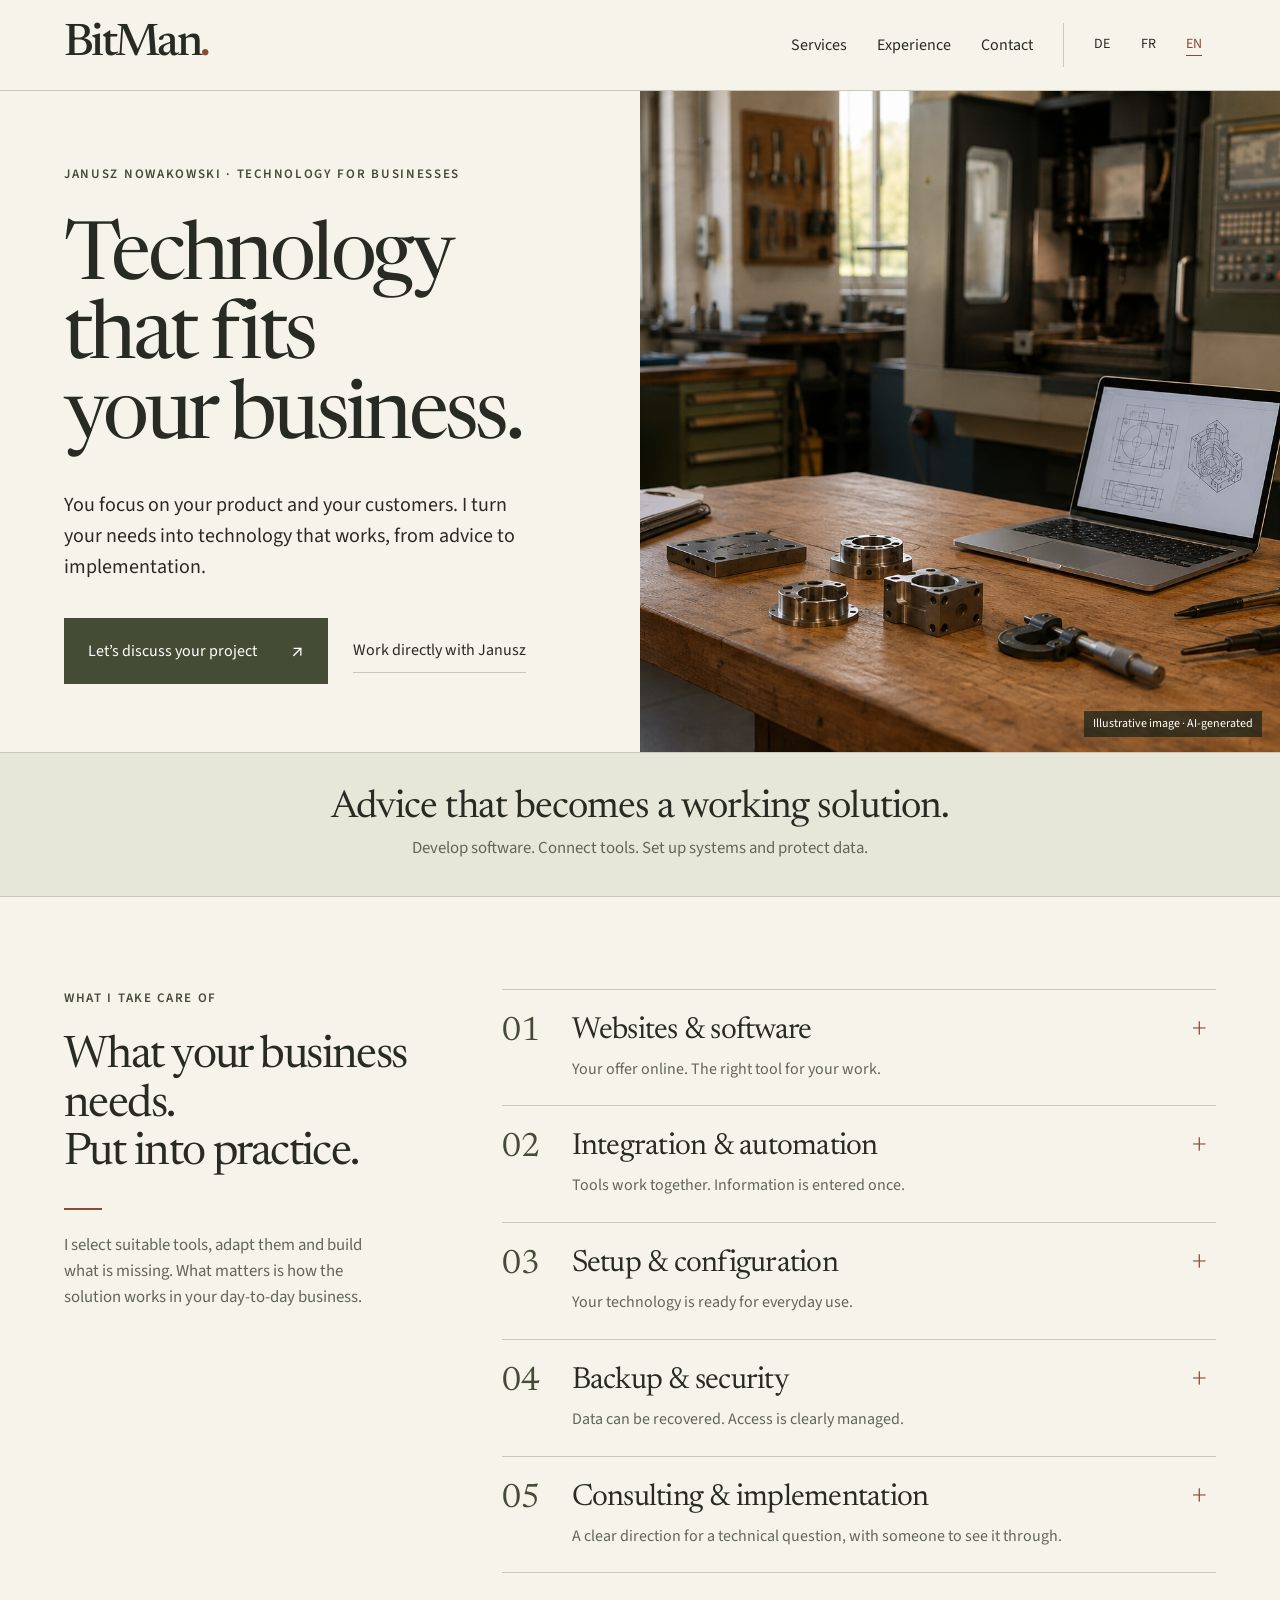
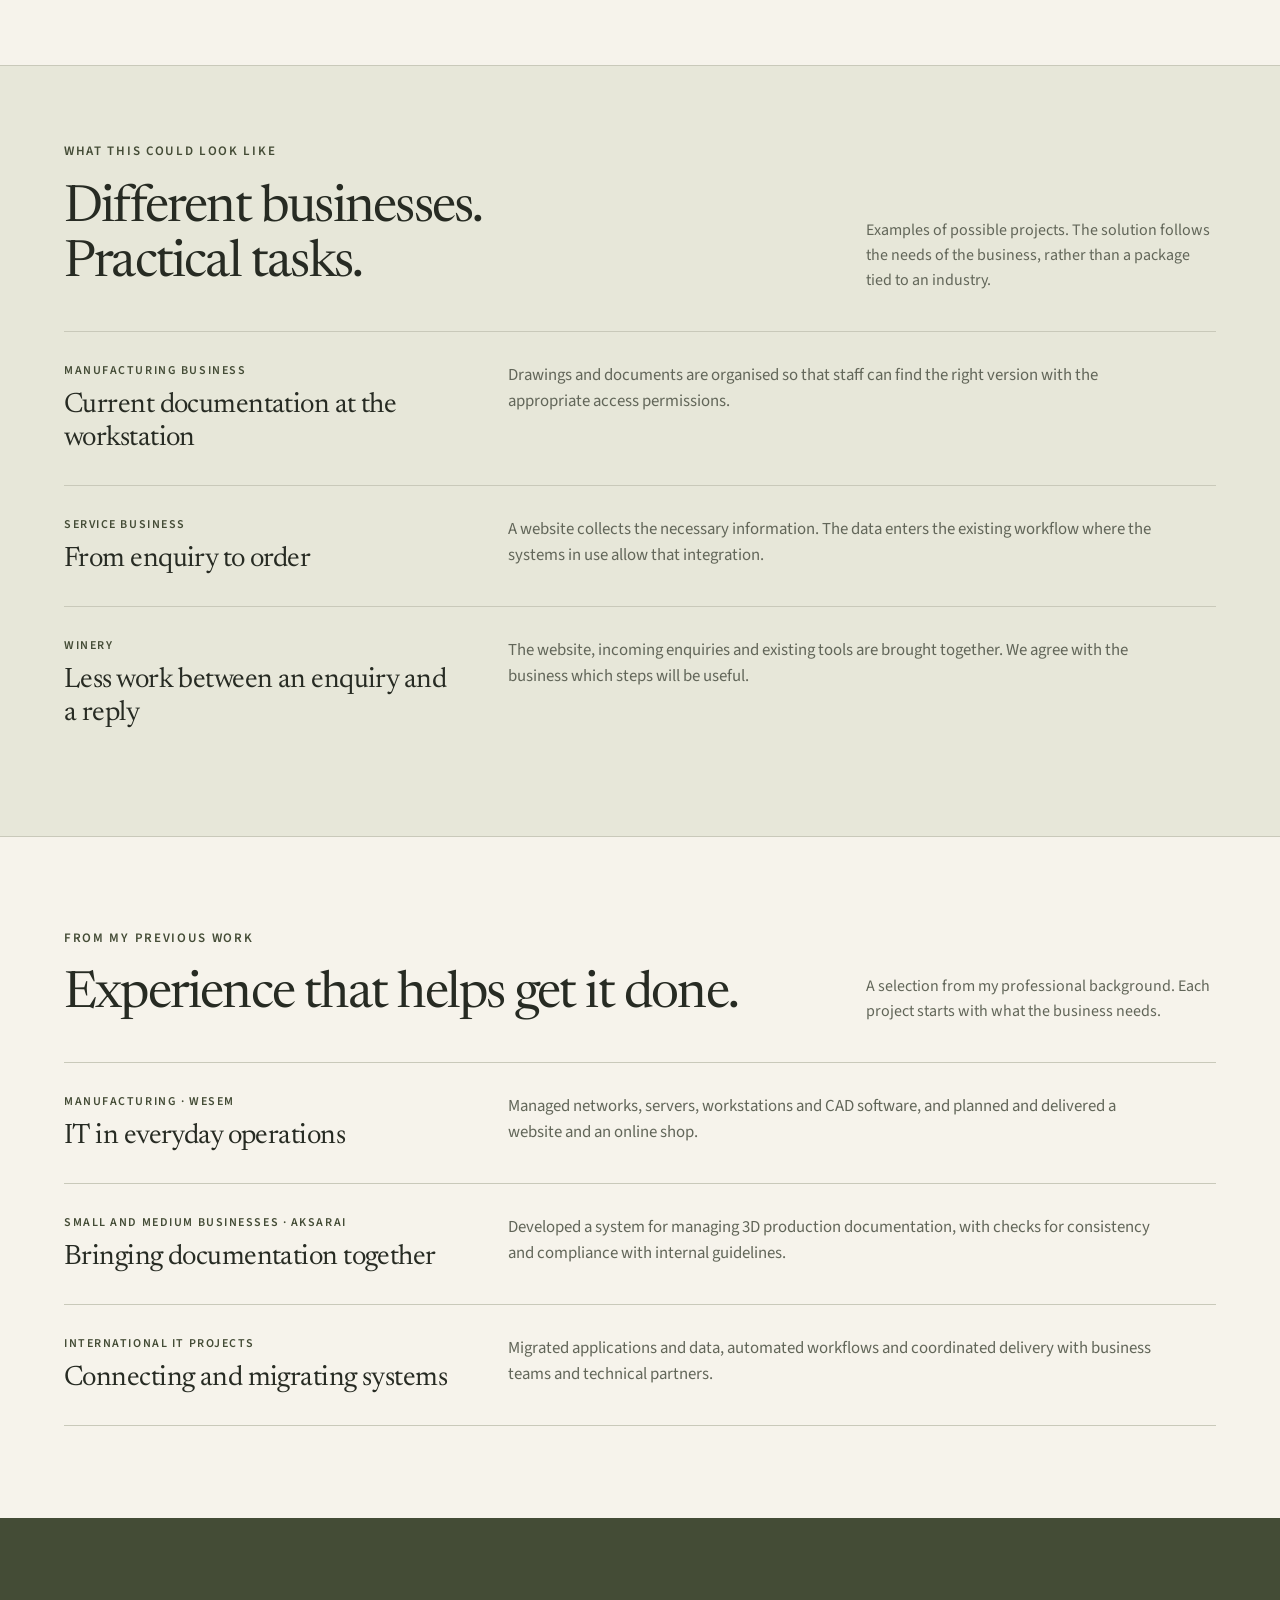
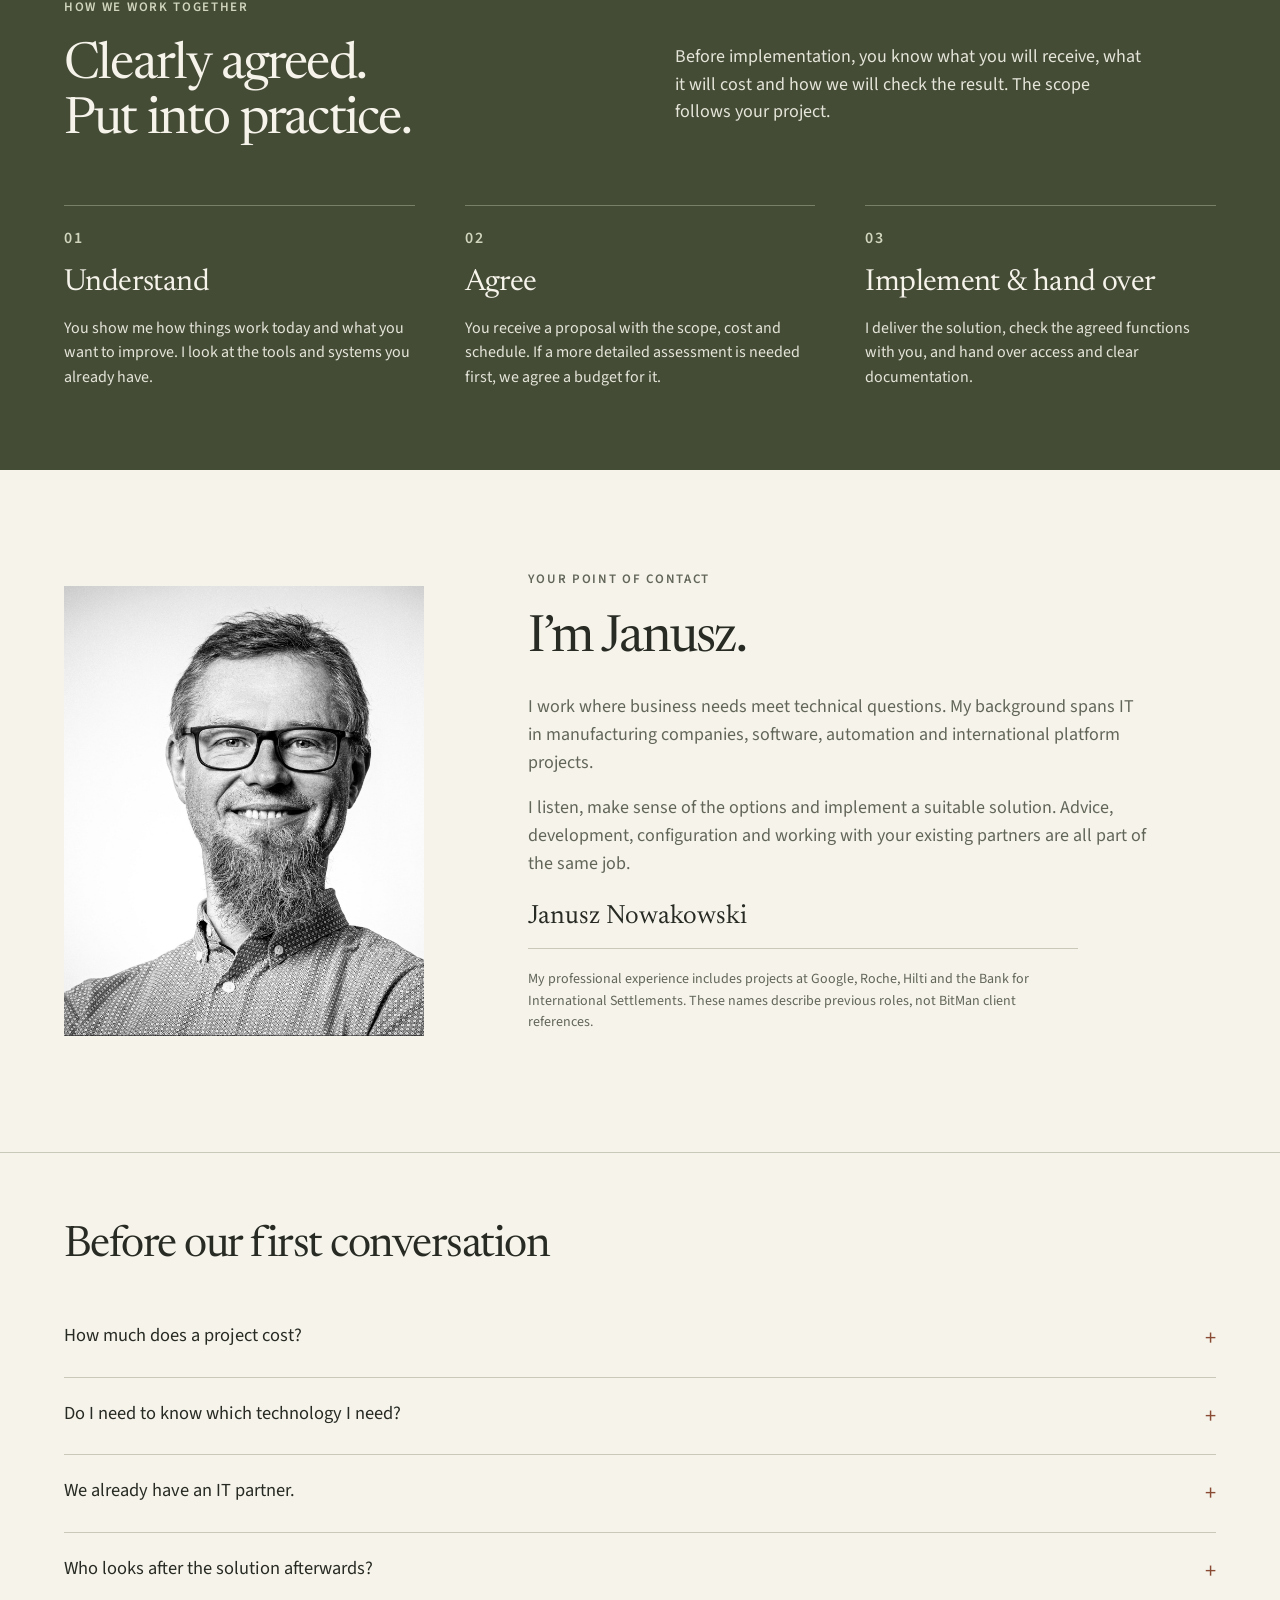
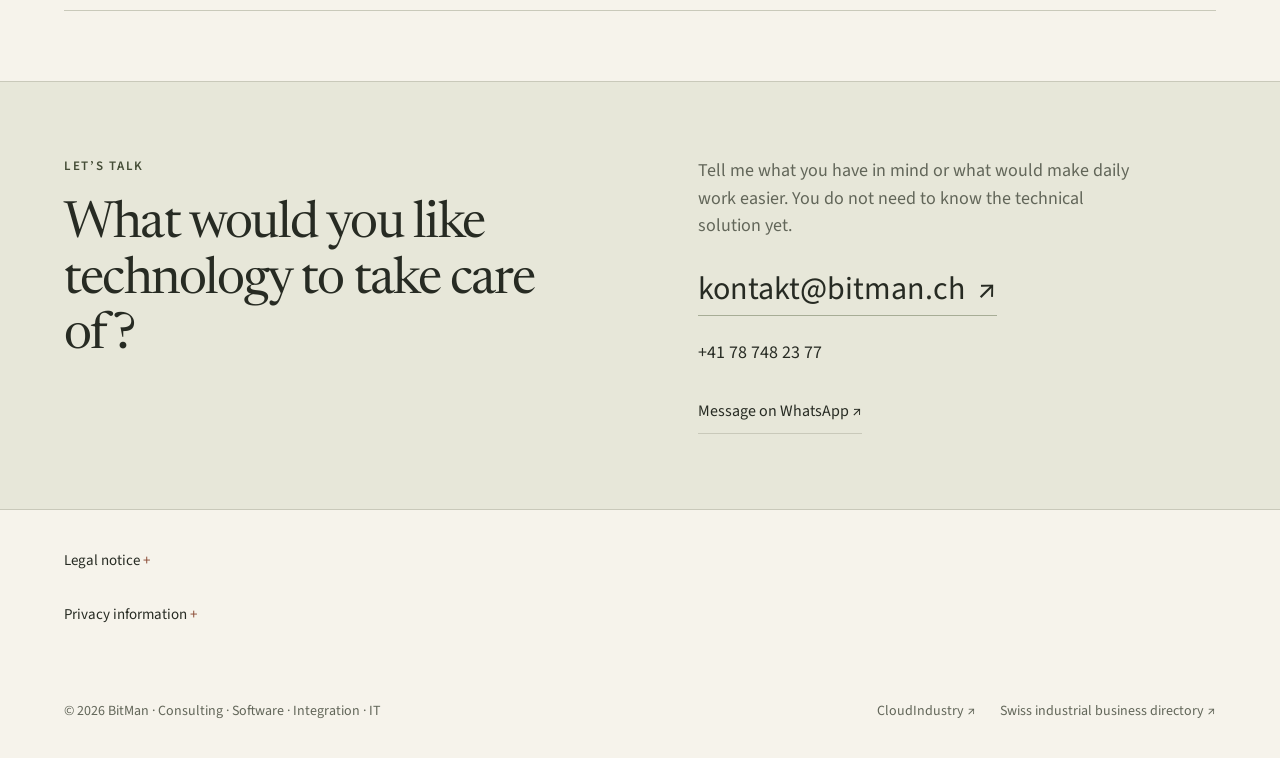
==== en/index.html @ 16a7b34c "Reposition BitMan around technology services in DE FR and EN" ====
<!doctype html>
<html lang="en"><head><meta charset="utf-8"><meta name="viewport" content="width=device-width, initial-scale=1"><meta name="robots" content="index,follow"><title>BitMan — Consulting, software and IT for your business</title><meta name="description" content="From a business need to technology that works: consulting, websites, software, integration, configuration, backup and security. With Janusz Nowakowski."><meta name="theme-color" content="#f6f3eb"><link rel="stylesheet" href="/style.css"><link rel="icon" href="/favicon.svg" type="image/svg+xml"><link rel="canonical" href="https://bitman.ch/en/"><link rel="alternate" hreflang="de" href="https://bitman.ch/"><link rel="alternate" hreflang="fr" href="https://bitman.ch/fr/"><link rel="alternate" hreflang="en" href="https://bitman.ch/en/"><link rel="alternate" hreflang="x-default" href="https://bitman.ch/"><meta property="og:type" content="website"><meta property="og:site_name" content="BitMan"><meta property="og:title" content="BitMan — Consulting, software and IT for your business"><meta property="og:description" content="From a business need to technology that works: consulting, websites, software, integration, configuration, backup and security. With Janusz Nowakowski."><meta property="og:url" content="https://bitman.ch/en/"><meta property="og:image" content="https://bitman.ch/img/logo.png"><meta name="twitter:card" content="summary"><meta name="twitter:title" content="BitMan — Consulting, software and IT for your business"><meta name="twitter:description" content="From a business need to technology that works: consulting, websites, software, integration, configuration, backup and security. With Janusz Nowakowski."><meta name="twitter:image" content="https://bitman.ch/img/logo.png"><!-- Google Tag Manager -->
    <script>(function(w,d,s,l,i){w[l]=w[l]||[];w[l].push({'gtm.start':
    new Date().getTime(),event:'gtm.js'});var f=d.getElementsByTagName(s)[0],
    j=d.createElement(s),dl=l!='dataLayer'?'&l='+l:'';j.async=true;j.src=
    'https://www.googletagmanager.com/gtm.js?id='+i+dl;f.parentNode.insertBefore(j,f);
    })(window,document,'script','dataLayer','GTM-TLLQVV7Z');</script>
    <!-- End Google Tag Manager --></head>
<body class="business"><!-- Google Tag Manager (noscript) -->
<noscript><iframe src="https://www.googletagmanager.com/ns.html?id=GTM-TLLQVV7Z"
height="0" width="0" style="display:none;visibility:hidden"></iframe></noscript>
<!-- End Google Tag Manager (noscript) --><a class="skip" href="#main">Skip to content</a><div class="page-shell">
<header class="site-header"><div class="header-inner wrap"><a class="logo" href="/en/" aria-label="BitMan — Home">BitMan<span>.</span></a><nav aria-label="Navigation"><a href="#leistungen">Services</a><a class="about-nav" href="#erfahrung">Experience</a><a href="#kontakt">Contact</a><div class="languages"><a href="/" lang="de" hreflang="de" aria-label="Deutsch">DE</a><a href="/fr/" lang="fr" hreflang="fr" aria-label="Français">FR</a><a href="/en/" lang="en" hreflang="en" aria-label="English" aria-current="page">EN</a></div></nav></div></header>
<main id="main"><section class="hero"><div class="hero-copy"><p class="eyebrow">Janusz Nowakowski · Technology for businesses</p><h1>Technology that fits<br>your business.</h1><p class="hero-lead">You focus on your product and your customers. I turn your needs into technology that works, from advice to implementation.</p><div class="hero-actions"><a class="button" href="#kontakt">Let’s discuss your project<span class="arrow" aria-hidden="true">↗</span></a><a class="quiet-link" href="#janusz">Work directly with Janusz</a></div></div><figure class="hero-image"><img src="/assets/workshop.png" width="1536" height="1024" fetchpriority="high" alt="Illustrative workshop with metal components and a laptop displaying a technical drawing"><figcaption>Illustrative image · AI-generated</figcaption></figure></section>
<section class="promise wrap"><h2>Advice that becomes a working solution.</h2><p>Develop software. Connect tools. Set up systems and protect data.</p></section>
<section class="section-grid wrap" id="leistungen"><div class="section-heading"><p class="eyebrow">What I take care of</p><h2>What your business needs.<br>Put into practice.</h2><span class="short-rule" aria-hidden="true"></span><p>I select suitable tools, adapt them and build what is missing. What matters is how the solution works in your day-to-day business.</p></div><div><details class="service"><summary><span class="number">01</span><span><span class="service-title">Websites & software</span><span class="service-desc">Your offer online. The right tool for your work.</span></span><span class="expand" aria-hidden="true">+</span></summary><div class="service-content"><p>I build websites and applications that carry out a specific task for your business.</p><ul><li>Websites, product catalogues and customer portals</li><li>Forms and small internal applications</li><li>Use, adapt or extend your existing software</li></ul><a class="quiet-link" href="mailto:kontakt@bitman.ch?subject=Websites%20%26%20software">Let’s talk about this &nbsp;↗</a></div></details><details class="service"><summary><span class="number">02</span><span><span class="service-title">Integration & automation</span><span class="service-desc">Tools work together. Information is entered once.</span></span><span class="expand" aria-hidden="true">+</span></summary><div class="service-content"><p>I connect existing tools and simplify repetitive tasks. We first check which interfaces are available.</p><ul><li>Transfer data between applications</li><li>Automate recurring reports and tasks</li><li>Bring documents and information flows together</li></ul><a class="quiet-link" href="mailto:kontakt@bitman.ch?subject=Integration%20%26%20automation">Let’s talk about this &nbsp;↗</a></div></details><details class="service"><summary><span class="number">03</span><span><span class="service-title">Setup & configuration</span><span class="service-desc">Your technology is ready for everyday use.</span></span><span class="expand" aria-hidden="true">+</span></summary><div class="service-content"><p>I bring devices, software and access together and configure them for the people who will use them.</p><ul><li>Workstations, email and business software</li><li>Networks, Wi-Fi, shared files and access</li><li>Migrations and the introduction of new tools</li></ul><a class="quiet-link" href="mailto:kontakt@bitman.ch?subject=Setup%20%26%20configuration">Let’s talk about this &nbsp;↗</a></div></details><details class="service"><summary><span class="number">04</span><span><span class="service-title">Backup & security</span><span class="service-desc">Data can be recovered. Access is clearly managed.</span></span><span class="expand" aria-hidden="true">+</span></summary><div class="service-content"><p>I put suitable safeguards in place and check the agreed functions with you.</p><ul><li>Configure backups and test data recovery</li><li>Set up user permissions, multi-factor authentication and secure access</li><li>Organise updates, responsibilities and documentation</li></ul><a class="quiet-link" href="mailto:kontakt@bitman.ch?subject=Backup%20%26%20security">Let’s talk about this &nbsp;↗</a></div></details><details class="service"><summary><span class="number">05</span><span><span class="service-title">Consulting & implementation</span><span class="service-desc">A clear direction for a technical question, with someone to see it through.</span></span><span class="expand" aria-hidden="true">+</span></summary><div class="service-content"><p>I learn how your business works, explain the options and effort involved, and carry the chosen solution through to handover.</p><ul><li>Clarify your needs and independently compare solutions</li><li>Work with suppliers and your existing IT partners</li><li>Coordinate implementation, testing and staff onboarding</li></ul><a class="quiet-link" href="mailto:kontakt@bitman.ch?subject=Consulting%20%26%20implementation">Let’s talk about this &nbsp;↗</a></div></details></div></section>
<section class="applications wrap"><div class="evidence-heading"><div><p class="eyebrow">What this could look like</p><h2>Different businesses.<br>Practical tasks.</h2></div><p>Examples of possible projects. The solution follows the needs of the business, rather than a package tied to an industry.</p></div><div class="evidence-list"><article class="evidence-row"><div><p class="eyebrow">Manufacturing business</p><h3>Current documentation at the workstation</h3></div><p>Drawings and documents are organised so that staff can find the right version with the appropriate access permissions.</p></article><article class="evidence-row"><div><p class="eyebrow">Service business</p><h3>From enquiry to order</h3></div><p>A website collects the necessary information. The data enters the existing workflow where the systems in use allow that integration.</p></article><article class="evidence-row"><div><p class="eyebrow">Winery</p><h3>Less work between an enquiry and a reply</h3></div><p>The website, incoming enquiries and existing tools are brought together. We agree with the business which steps will be useful.</p></article></div></section>
<section class="evidence wrap" id="erfahrung"><div class="evidence-heading"><div><p class="eyebrow">From my previous work</p><h2>Experience that helps get it done.</h2></div><p>A selection from my professional background. Each project starts with what the business needs.</p></div><div class="evidence-list"><article class="evidence-row"><div><p class="eyebrow">Manufacturing · Wesem</p><h3>IT in everyday operations</h3></div><p>Managed networks, servers, workstations and CAD software, and planned and delivered a website and an online shop.</p></article><article class="evidence-row"><div><p class="eyebrow">Small and medium businesses · Aksarai</p><h3>Bringing documentation together</h3></div><p>Developed a system for managing 3D production documentation, with checks for consistency and compliance with internal guidelines.</p></article><article class="evidence-row"><div><p class="eyebrow">International IT projects</p><h3>Connecting and migrating systems</h3></div><p>Migrated applications and data, automated workflows and coordinated delivery with business teams and technical partners.</p></article></div></section>
<section class="process wrap"><div class="process-top"><div><p class="eyebrow">How we work together</p><h2>Clearly agreed.<br>Put into practice.</h2></div><p>Before implementation, you know what you will receive, what it will cost and how we will check the result. The scope follows your project.</p></div><div class="steps"><article class="step"><p class="eyebrow">01</p><h3>Understand</h3><p>You show me how things work today and what you want to improve. I look at the tools and systems you already have.</p></article><article class="step"><p class="eyebrow">02</p><h3>Agree</h3><p>You receive a proposal with the scope, cost and schedule. If a more detailed assessment is needed first, we agree a budget for it.</p></article><article class="step"><p class="eyebrow">03</p><h3>Implement & hand over</h3><p>I deliver the solution, check the agreed functions with you, and hand over access and clear documentation.</p></article></div></section>
<section class="person wrap" id="janusz"><figure class="portrait"><img loading="lazy" src="/assets/janusz.jpg" width="1663" height="1500" alt="Janusz Nowakowski"></figure><div class="person-copy"><p class="eyebrow">Your point of contact</p><h2>I’m Janusz.</h2><p>I work where business needs meet technical questions. My background spans IT in manufacturing companies, software, automation and international platform projects.</p><p>I listen, make sense of the options and implement a suitable solution. Advice, development, configuration and working with your existing partners are all part of the same job.</p><p class="signature">Janusz Nowakowski</p><p class="background">My professional experience includes projects at Google, Roche, Hilti and the Bank for International Settlements. These names describe previous roles, not BitMan client references.</p></div></section>
<section class="faq wrap"><h2>Before our first conversation</h2><details><summary>How much does a project cost?</summary><p>That depends on the goal, existing systems and agreed scope. After an initial discussion, you receive a quote. Hardware, licences and recurring costs are listed separately.</p></details><details><summary>Do I need to know which technology I need?</summary><p>No. Describe what you want to achieve or how a process works today. I will help you find a suitable solution and a sensible scope.</p></details><details><summary>We already have an IT partner.</summary><p>We can work together. I can take on a specific project and coordinate with your partner. We agree responsibilities and handover together.</p></details><details><summary>Who looks after the solution afterwards?</summary><p>We agree that before the project starts. You keep the access credentials and documentation. You can commission further work separately as needed.</p></details></section>
<section class="contact wrap" id="kontakt"><div><p class="eyebrow">Let’s talk</p><h2>What would you like<br>technology to take care of?</h2></div><div class="contact-copy"><p>Tell me what you have in mind or what would make daily work easier. You do not need to know the technical solution yet.</p><div class="contact-links"><a class="email" href="mailto:kontakt@bitman.ch?subject=My%20project%20%E2%80%94%20BitMan">kontakt@bitman.ch &nbsp;↗</a><a href="tel:+41787482377" aria-label="Call +41 78 748 23 77">+41 78 748 23 77</a><div class="contact-options"><a class="quiet-link" href="https://wa.me/41787482377">Message on WhatsApp ↗</a></div></div></div></section></main>
<section class="legal wrap"><details><summary>Legal notice</summary><p>CloudIndustry · Janusz Nowakowski · 3000 Bern, Switzerland<br><a href="mailto:kontakt@bitman.ch">kontakt@bitman.ch</a> · <a href="tel:+41787482377">+41 78 748 23 77</a></p></details><details><summary>Privacy information</summary><p>This website is hosted by Vercel and loads fonts from Google Fonts. Technical connection data is transmitted to the respective providers. Google Tag Manager is used for visitor analytics; the configured container includes Google Analytics and Matomo. Information you send by email is used to handle your enquiry. Phone and WhatsApp links open the respective service. For questions about personal data, contact kontakt@bitman.ch.</p></details></section><footer class="footer wrap"><p>© 2026 BitMan · Consulting · Software · Integration · IT</p><div class="related"><a href="https://cloudindustry.ch/">CloudIndustry ↗</a><a href="https://cloudindustry.ch/karte/">Swiss industrial business directory ↗</a></div></footer></div></body></html>
---- style.css ----
@import url('https://fonts.googleapis.com/css2?family=Newsreader:opsz,wght@6..72,400;6..72,450;6..72,500&family=Source+Sans+3:wght@400;450;500;600&display=swap');
:root{--paper:#f6f3eb;--ink:#272b23;--olive:#444c36;--muted:#626659;--line:#c9c9ba;--wash:#e7e7d9;--accent:#8a4b34;--serif:'Newsreader',Georgia,serif;--sans:'Source Sans 3',Arial,sans-serif}
*{box-sizing:border-box}html{scroll-behavior:smooth;scroll-padding-top:100px}body{margin:0;background:var(--paper);color:var(--ink);font:1.125rem/1.55 var(--sans);-webkit-font-smoothing:antialiased}a{color:inherit;text-decoration:none}a,button,summary{-webkit-tap-highlight-color:transparent}a:focus-visible,summary:focus-visible{outline:3px solid var(--accent);outline-offset:6px}::selection{background:#d8ddc7}img{display:block;width:100%;height:100%;object-fit:cover}h1,h2,h3,p,figure{margin:0}h1,h2,h3{font-family:var(--serif);font-weight:400}h1{font-size:clamp(3.8rem,6.3vw,6.3rem);line-height:.99;letter-spacing:-.045em}h2{font-size:clamp(2.65rem,4vw,4rem);line-height:1.08;letter-spacing:-.035em}h3{font-size:1.9rem;line-height:1.18;letter-spacing:-.02em}.wrap{max-width:1440px;margin:auto;padding-inline:64px}.eyebrow{font-size:.8125rem;font-weight:600;line-height:1.5;letter-spacing:.13em;text-transform:uppercase;color:var(--olive)}.skip{position:fixed;top:-80px;left:20px;background:var(--ink);color:white;padding:12px;z-index:100}.skip:focus{top:10px}.preview-note{background:var(--olive);color:#fff;font-size:.75rem;letter-spacing:.025em;text-align:center;padding:7px 20px}.site-header{background:var(--paper);border-bottom:1px solid var(--line)}.header-inner{height:90px;display:flex;align-items:center;justify-content:space-between;gap:30px}.logo{font:500 2.8rem/1 var(--serif);letter-spacing:-.06em;min-height:44px;display:flex;align-items:center}.logo span{color:var(--accent)}nav{display:flex;align-items:center;gap:30px;font-size:1rem}nav a{display:flex;align-items:center;min-height:44px}nav a:hover{color:var(--accent)}.branch-nav{padding-left:28px;border-left:1px solid var(--line);font-size:.9rem}.hero{display:grid;grid-template-columns:1fr 1fr;min-height:630px;border-bottom:1px solid var(--line)}.hero-copy{padding:74px 56px 68px 64px;display:flex;flex-direction:column;align-items:flex-start;justify-content:center}.hero .eyebrow{margin-bottom:36px;max-width:430px}.hero-lead{max-width:470px;font-size:1.25rem;line-height:1.55;margin-top:30px}.hero-actions{display:flex;gap:25px;flex-wrap:wrap;align-items:center;margin-top:35px}.button{display:inline-flex;align-items:center;justify-content:space-between;gap:34px;background:var(--olive);color:white;padding:17px 24px;min-height:56px;font-size:1rem;transition:background .18s}.button:hover{background:#303928}.button .arrow{font-size:1.3rem}.quiet-link{font-size:1rem;min-height:44px;display:inline-flex;align-items:center;border-bottom:1px solid var(--line)}.quiet-link:hover{border-color:var(--ink)}.hero-image{position:relative;min-height:500px}.hero-image img{position:absolute;inset:0}.hero-image figcaption{position:absolute;right:18px;bottom:15px;background:rgba(30,35,24,.75);color:white;font-size:.75rem;padding:4px 9px}.promise{padding-block:35px;text-align:center;border-bottom:1px solid var(--line);background:var(--wash)}.promise h2{font-size:clamp(1.9rem,3vw,2.8rem);letter-spacing:-.025em}.promise p{font-size:1.05rem;color:var(--muted);margin-top:5px}.section-grid{display:grid;grid-template-columns:38% 62%;gap:0;padding-block:92px}.section-heading{padding-right:65px}.section-heading .eyebrow{margin-bottom:25px}.section-heading>p:last-child{color:var(--muted);margin-top:22px;font-size:1.05rem;max-width:320px}.short-rule{display:block;width:38px;height:2px;background:var(--accent);margin-top:30px}.service{border-top:1px solid var(--line)}.service:last-child{border-bottom:1px solid var(--line)}summary{list-style:none;cursor:pointer}summary::-webkit-details-marker{display:none}.service summary{display:grid;grid-template-columns:52px 1fr 24px;gap:18px;padding:24px 0;align-items:start;min-height:90px}.number{font:400 2.1rem/1.1 var(--serif);color:var(--olive)}.service-title{font:400 1.9rem/1.15 var(--serif);letter-spacing:-.025em;display:block}.service-desc{font-size:1rem;color:var(--muted);display:block;margin-top:8px;max-width:510px}.expand{color:var(--accent);font:300 1.9rem/1 var(--sans);transition:transform .2s}.service[open] .expand{transform:rotate(45deg)}.service-content{padding:0 40px 30px 70px;font-size:1.05rem}.service-content p{margin-bottom:16px}.service-content ul{padding-left:20px;color:var(--muted);margin:0 0 15px}.service-content li{margin-block:7px}.service-content .quiet-link{color:var(--accent)}.sector{display:grid;grid-template-columns:1fr 1fr;border-block:1px solid var(--line)}.sector-photo{min-height:310px;position:relative}.sector-photo img{position:absolute;inset:0}.sector-copy{padding:54px 64px;display:flex;flex-direction:column;align-items:flex-start;justify-content:center;background:#eeece2}.sector-copy h2{font-size:2.8rem;margin-block:18px}.sector-copy p:not(.eyebrow){max-width:450px;color:var(--muted);margin-bottom:20px}.evidence{padding-block:92px}.evidence-heading{display:flex;align-items:end;justify-content:space-between;gap:30px;margin-bottom:38px}.evidence-heading .eyebrow{margin-bottom:20px}.evidence-heading>p{max-width:350px;color:var(--muted);font-size:1rem}.evidence-list{border-top:1px solid var(--line)}.evidence-row{display:grid;grid-template-columns:1fr 1.8fr;gap:50px;padding:30px 0;border-bottom:1px solid var(--line)}.evidence-row .eyebrow{font-size:.75rem;margin-bottom:9px}.evidence-row h3{font-size:1.75rem}.evidence-row>p{max-width:650px;color:var(--muted);font-size:1.05rem}.process{background:var(--olive);color:var(--paper);padding-block:80px}.process .eyebrow{color:#d0d5bc}.process-top{display:grid;grid-template-columns:1fr 1fr;gap:70px;align-items:start}.process-top h2{margin-top:22px}.process-top>p{max-width:470px;padding-top:45px;color:#e5e5d9}.steps{display:grid;grid-template-columns:repeat(3,1fr);gap:50px;margin-top:55px}.step{border-top:1px solid #788067;padding-top:20px}.step .eyebrow{margin-bottom:16px}.step h3{margin-bottom:14px}.step p{font-size:1rem;color:#e5e5d9}.person{display:grid;grid-template-columns:32% 1fr;gap:95px;padding-block:100px;align-items:center}.portrait{height:450px;max-width:360px;background:#e9e7df}.portrait img{object-position:50% 35%}.person .eyebrow{margin-bottom:23px}.person h2{margin-bottom:25px}.person-copy>p{max-width:620px;margin-bottom:18px;color:var(--muted)}.person-copy .signature{font:400 1.65rem var(--serif);color:var(--ink);margin-top:26px}.person-copy .background{font-size:.875rem;max-width:550px;padding-top:20px;border-top:1px solid var(--line)}.faq{border-top:1px solid var(--line);padding-block:70px}.faq h2{margin-bottom:30px;font-size:2.7rem}.faq details{border-bottom:1px solid var(--line)}.faq summary{padding:21px 0;display:flex;justify-content:space-between;gap:25px;font-size:1.15rem}.faq summary:after{content:'+';color:var(--accent);font-size:1.4rem}.faq details[open] summary:after{content:'−'}.faq details p{max-width:850px;padding-bottom:25px;color:var(--muted);font-size:1.05rem}.contact{border-top:1px solid var(--line);background:var(--wash);padding-block:75px;display:grid;grid-template-columns:1.1fr 1fr;gap:65px}.contact h2{margin-top:22px;max-width:550px}.contact-copy>p{max-width:450px;margin-bottom:25px;color:var(--muted)}.contact-links{display:flex;align-items:flex-start;flex-direction:column;gap:15px}.contact-links .email{font-size:clamp(1.3rem,2.5vw,2rem);border-bottom:1px solid #a7ad96;overflow-wrap:anywhere}.contact-links a{min-height:44px;display:flex;align-items:center}.contact-options{display:flex;gap:30px;font-size:1rem}.footer{display:flex;justify-content:space-between;align-items:center;flex-wrap:wrap;gap:14px;padding-block:24px;font-size:.875rem;color:var(--muted)}.footer a{min-height:44px;display:inline-flex;align-items:center}.winery .hero h1{font-size:clamp(3.4rem,5.5vw,5.7rem)}.winery .hero-copy{padding-right:44px}.winery .sector-copy{background:#e8e8dc}.page-shell{max-width:1600px;margin:auto}.nowrap{white-space:nowrap}
@media(min-width:1600px){.page-shell{border-inline:1px solid var(--line)}.hero-copy{padding-left:80px}}
@media(max-width:1050px){.wrap{padding-inline:36px}.hero-copy{padding:55px 36px}.hero{min-height:570px}.hero h1{font-size:4.5rem}.hero .eyebrow{font-size:.75rem}.hero-lead{font-size:1.125rem}nav{gap:20px}.section-grid{grid-template-columns:35% 65%}.section-heading{padding-right:35px}.sector-copy{padding:40px 36px}.person{gap:50px}.contact{gap:40px}.steps{gap:30px}.winery .hero h1{font-size:4rem}}
@media(max-width:760px){html{scroll-padding-top:20px}.wrap{padding-inline:24px}.header-inner{height:auto;min-height:80px;gap:15px;flex-wrap:wrap;padding-block:13px}.logo{font-size:2.35rem}nav{gap:16px;font-size:.9rem}nav .about-nav{display:none}.branch-nav{padding-left:16px;font-size:.8rem}.hero{grid-template-columns:1fr}.hero-copy{padding:52px 24px 45px}.hero h1{font-size:clamp(3.7rem,12.2vw,5.4rem);max-width:620px}.hero .eyebrow{margin-bottom:26px;font-size:.72rem}.hero-lead{max-width:500px;margin-top:24px}.hero-actions{margin-top:27px;gap:20px}.hero-image{min-height:330px;aspect-ratio:4/3;max-height:500px}.hero-image img{object-position:center}.promise{padding:27px 24px}.promise p{font-size:1rem}.section-grid{display:block;padding-block:56px}.section-heading{padding:0 0 35px}.section-heading>p:last-child{max-width:100%}.section-heading h2{max-width:440px}.section-heading .eyebrow{margin-bottom:15px}.short-rule{margin-top:20px}.service summary{grid-template-columns:35px 1fr 20px;gap:12px;padding-block:22px}.number{font-size:1.6rem}.service-title{font-size:1.6rem}.service-desc{font-size:.98rem}.service-content{padding:0 12px 25px 47px;font-size:1rem}.sector{grid-template-columns:1fr}.sector-photo{min-height:250px;aspect-ratio:16/10}.sector-copy{padding:36px 24px}.sector-copy h2{font-size:2.5rem}.evidence{padding-block:56px}.evidence-heading{display:block}.evidence-heading>p{margin-top:20px;max-width:100%}.evidence-row{grid-template-columns:1fr;gap:15px}.process{padding-block:55px}.process-top{display:block}.process-top>p{padding-top:25px}.steps{grid-template-columns:1fr;gap:26px;margin-top:35px}.step h3{font-size:1.75rem}.person{grid-template-columns:1fr;gap:35px;padding-block:56px}.portrait{height:350px;width:80%;max-width:320px}.person-copy>p{font-size:1.05rem}.faq{padding-block:50px}.faq h2{font-size:2.5rem}.contact{grid-template-columns:1fr;gap:28px;padding-block:50px}.contact-links .email{font-size:1.55rem}.footer{font-size:.8rem;gap:0}.winery .hero h1{font-size:clamp(3.4rem,11vw,5rem)}.winery .hero-copy{padding-right:24px}}
@media(max-width:390px){nav{gap:11px}.branch-nav{padding-left:10px}.header-inner{gap:8px}.hero-actions{align-items:flex-start;flex-direction:column}.hero h1{font-size:3.6rem}}
.applications{padding-block:76px;background:var(--wash);border-block:1px solid var(--line)}.applications .evidence-row:last-child{border-bottom:0}.french .hero h1{font-size:clamp(3.4rem,5.6vw,5.5rem)}.business .section-heading h2{font-size:clamp(2.5rem,3.5vw,3.4rem)}
@media(max-width:760px){.applications{padding-block:50px}.french .hero h1{font-size:clamp(3.25rem,10.4vw,4.6rem)}}
.languages{display:flex;gap:2px;border-left:1px solid var(--line);padding-left:16px}.languages a{min-width:44px;min-height:44px;justify-content:center;font-size:.875rem}.languages a[aria-current=page]{color:var(--accent);text-decoration:underline;text-underline-offset:7px}
@media(max-width:760px){.header-inner nav{flex-wrap:wrap}.languages{padding-left:8px}.header-inner{row-gap:2px}}
@media(prefers-reduced-motion:reduce){html{scroll-behavior:auto}*{transition:none!important}}

.legal{padding-block:24px;border-top:1px solid var(--line);font-size:.9375rem}.legal details{padding-block:5px}.legal summary{padding-block:10px;min-height:44px}.legal summary:after{content:' +';color:var(--accent)}.legal details[open] summary:after{content:' −'}.legal p{max-width:900px;color:var(--muted);padding-bottom:18px}.related{display:flex;gap:24px;flex-wrap:wrap}.related a{min-height:44px}
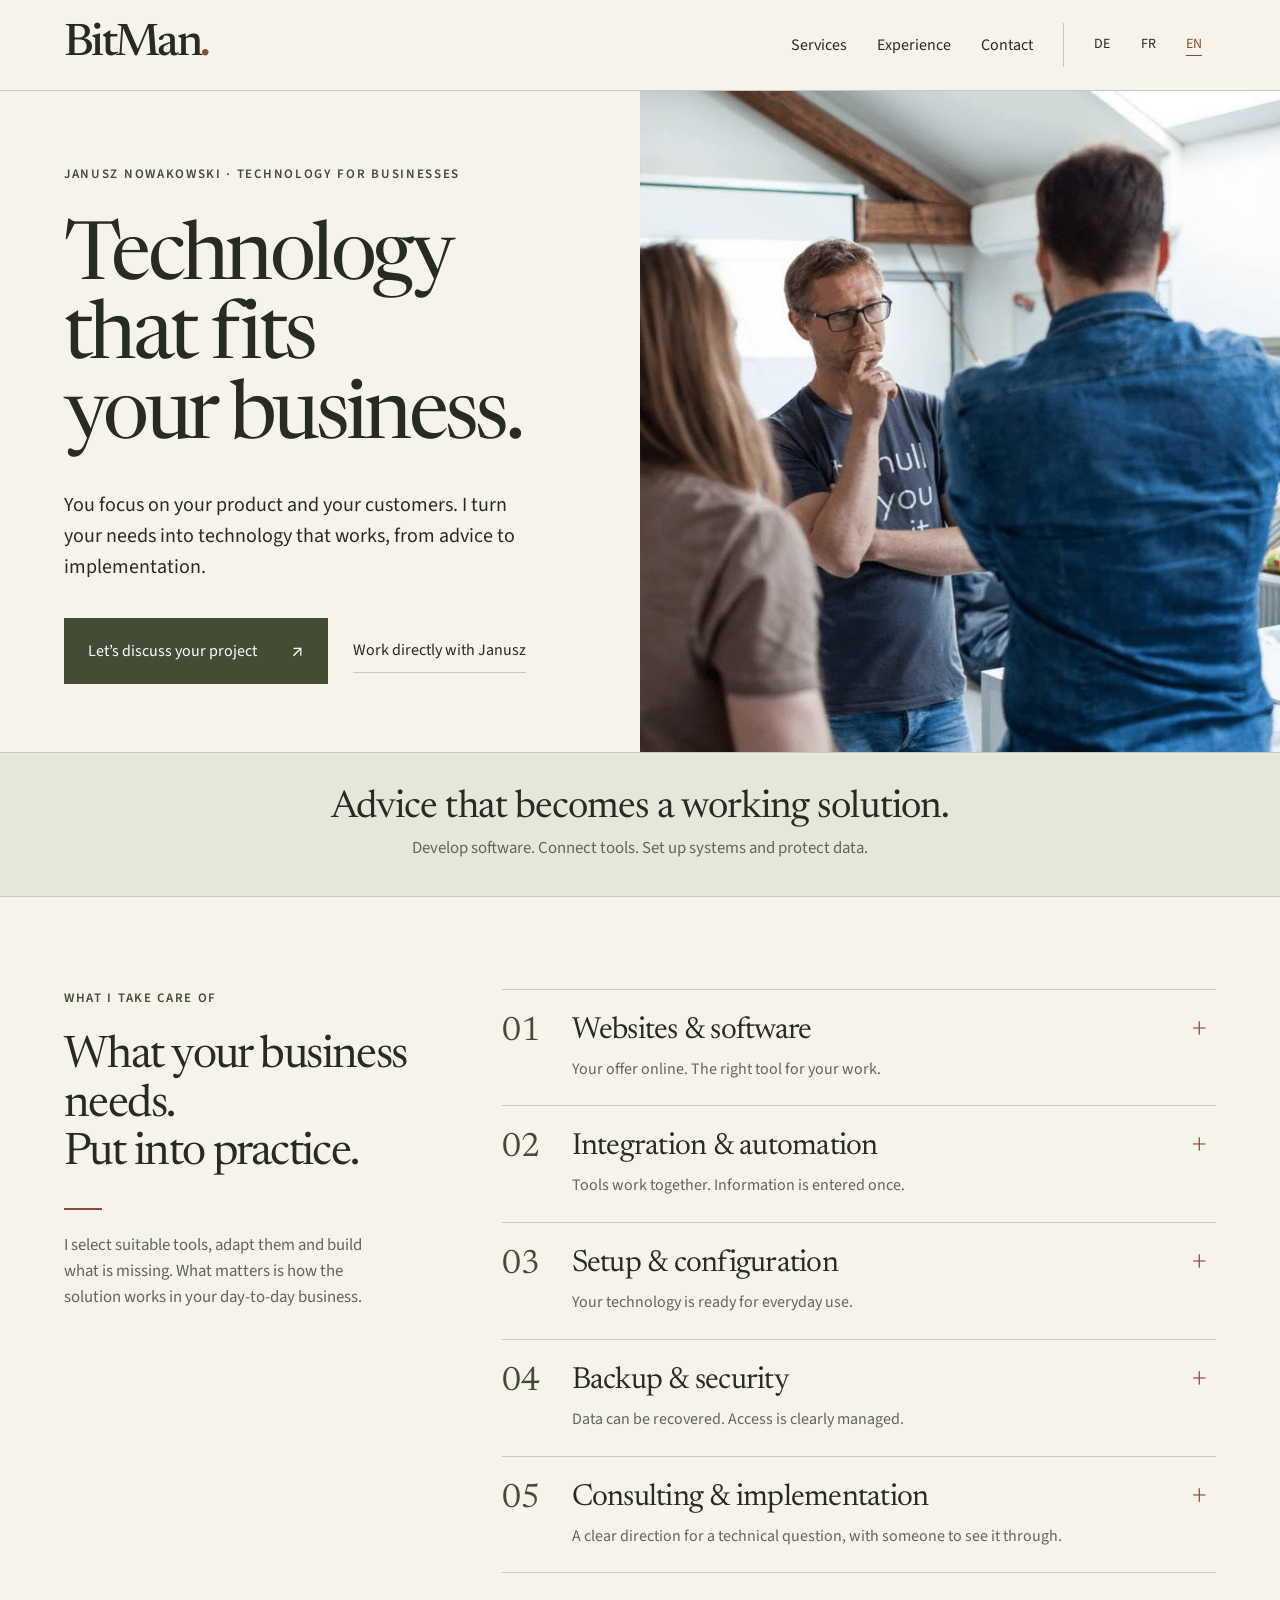
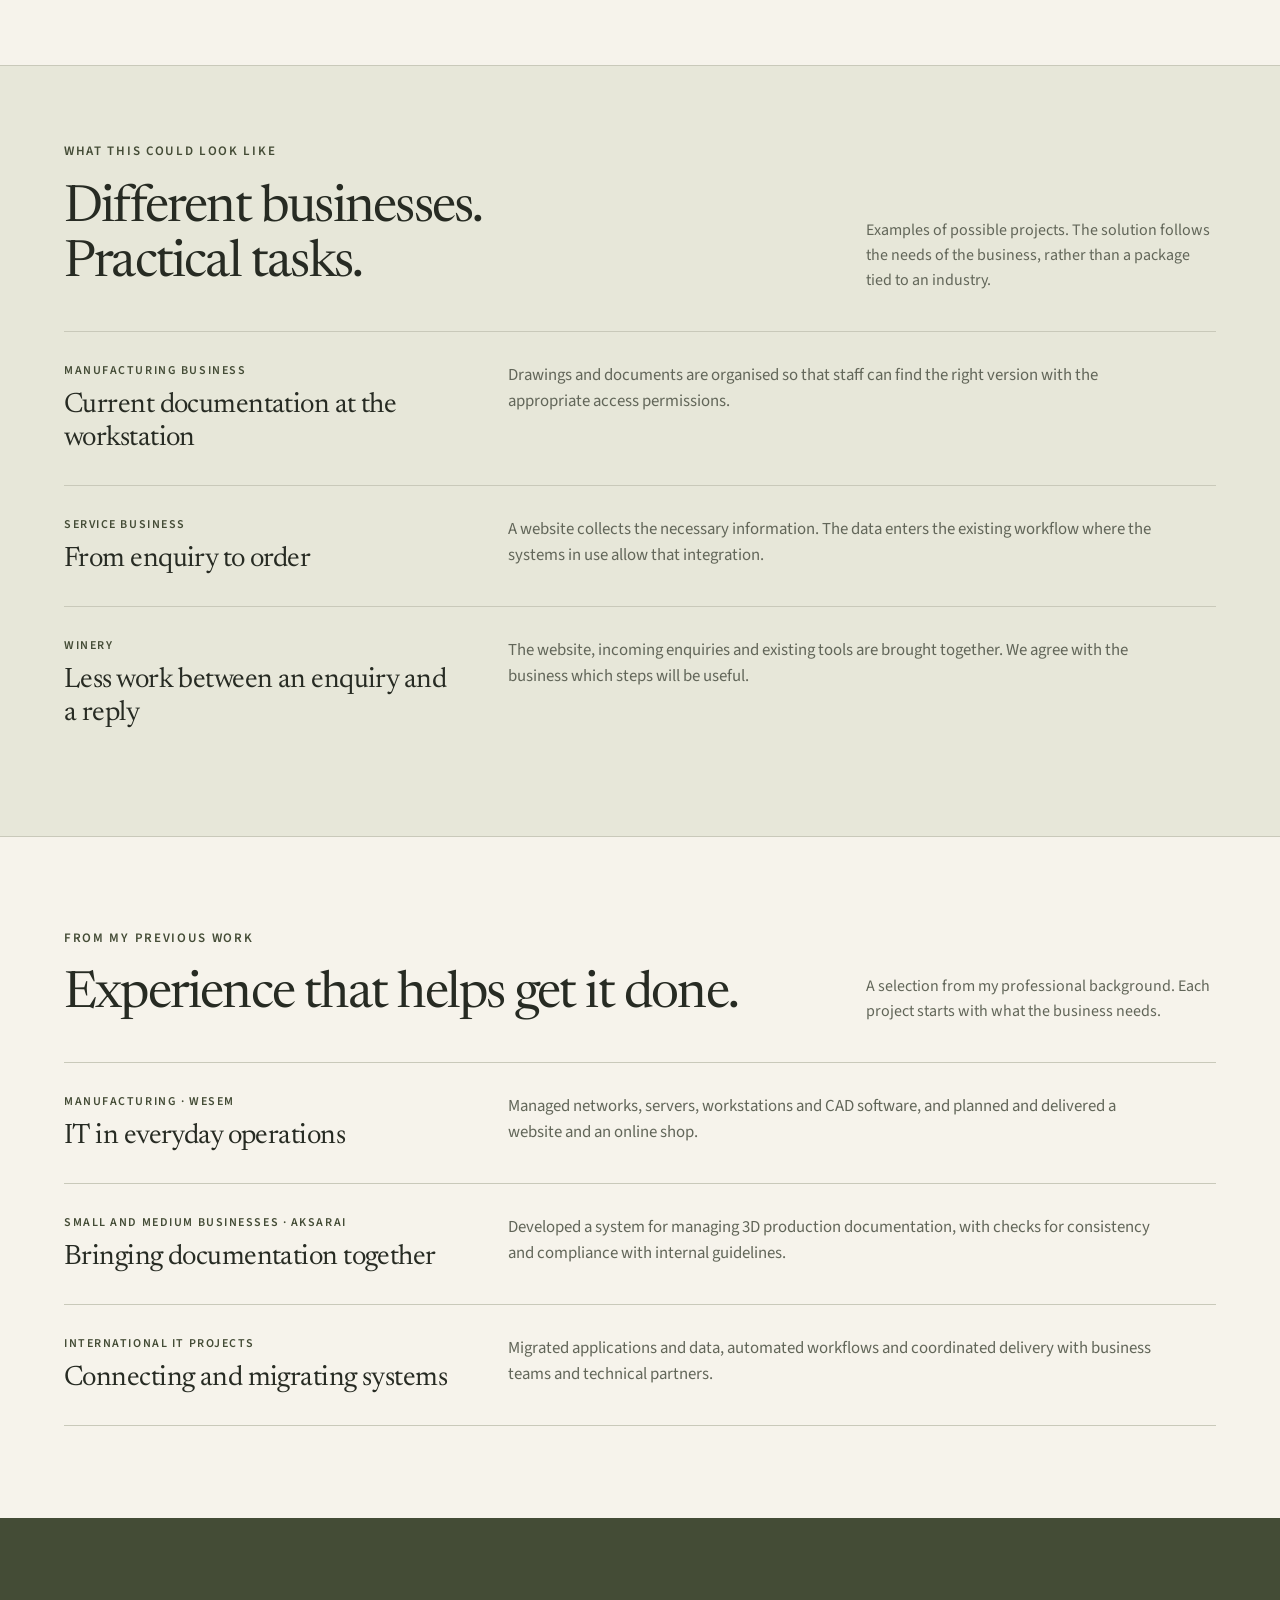
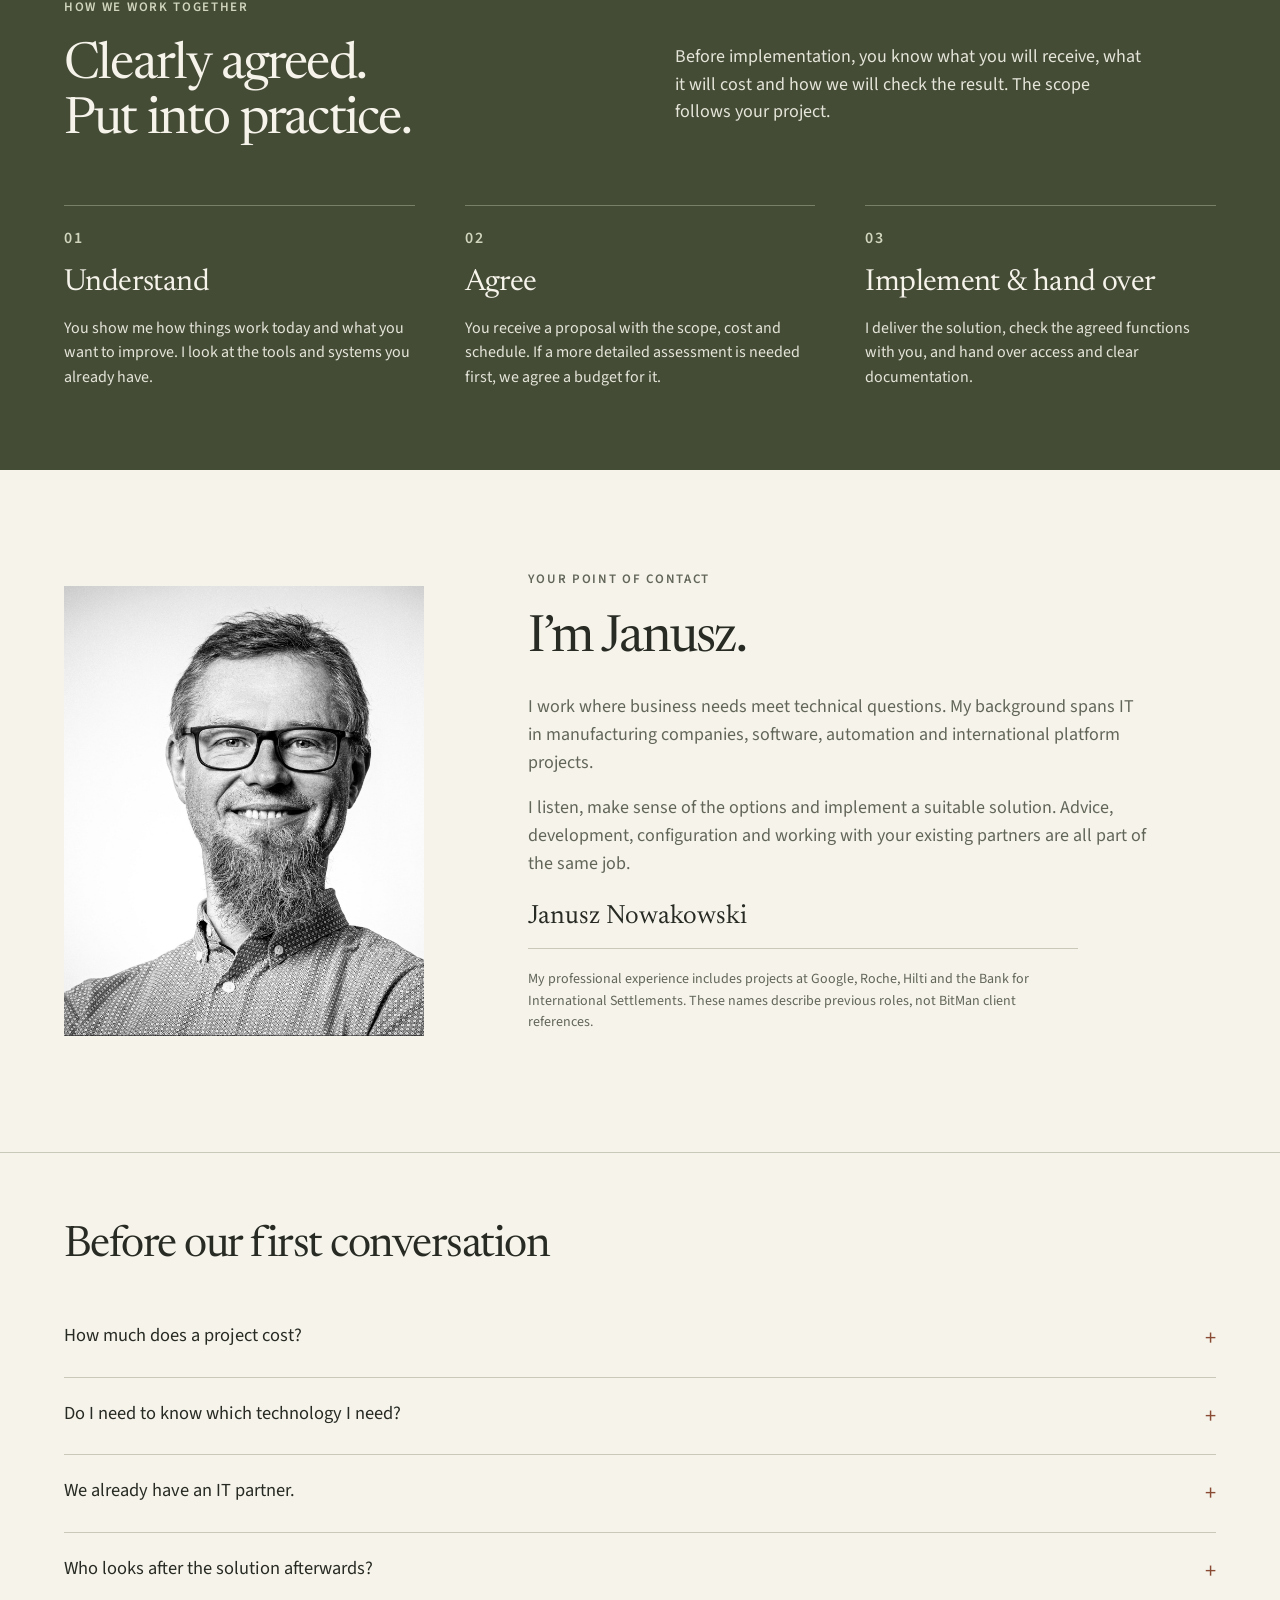
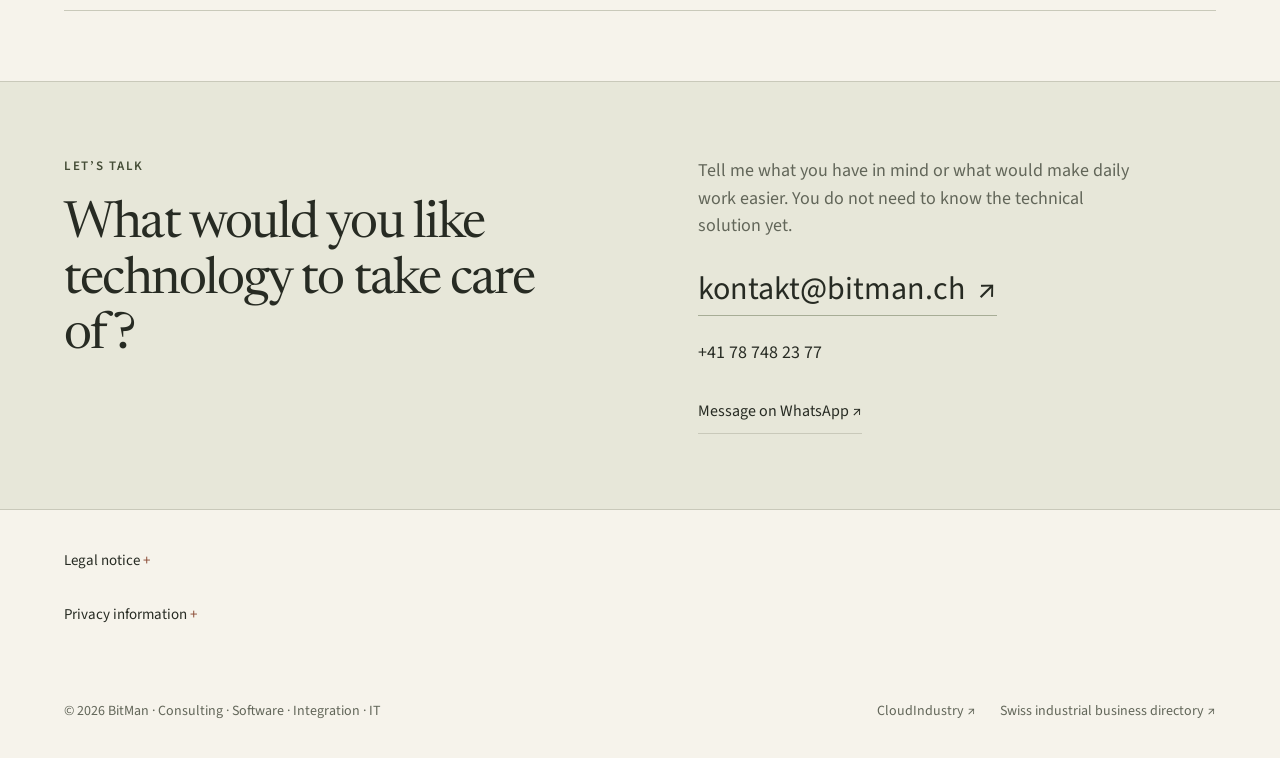
==== commit 25f0c65c: "Replace AI hero illustration with supplied office photograph" ====
--- a/en/index.html
+++ b/en/index.html
@@ -11,7 +11,7 @@
 height="0" width="0" style="display:none;visibility:hidden"></iframe></noscript>
 <!-- End Google Tag Manager (noscript) --><a class="skip" href="#main">Skip to content</a><div class="page-shell">
 <header class="site-header"><div class="header-inner wrap"><a class="logo" href="/en/" aria-label="BitMan — Home">BitMan<span>.</span></a><nav aria-label="Navigation"><a href="#leistungen">Services</a><a class="about-nav" href="#erfahrung">Experience</a><a href="#kontakt">Contact</a><div class="languages"><a href="/" lang="de" hreflang="de" aria-label="Deutsch">DE</a><a href="/fr/" lang="fr" hreflang="fr" aria-label="Français">FR</a><a href="/en/" lang="en" hreflang="en" aria-label="English" aria-current="page">EN</a></div></nav></div></header>
-<main id="main"><section class="hero"><div class="hero-copy"><p class="eyebrow">Janusz Nowakowski · Technology for businesses</p><h1>Technology that fits<br>your business.</h1><p class="hero-lead">You focus on your product and your customers. I turn your needs into technology that works, from advice to implementation.</p><div class="hero-actions"><a class="button" href="#kontakt">Let’s discuss your project<span class="arrow" aria-hidden="true">↗</span></a><a class="quiet-link" href="#janusz">Work directly with Janusz</a></div></div><figure class="hero-image"><img src="/assets/workshop.png" width="1536" height="1024" fetchpriority="high" alt="Illustrative workshop with metal components and a laptop displaying a technical drawing"><figcaption>Illustrative image · AI-generated</figcaption></figure></section>
+<main id="main"><section class="hero"><div class="hero-copy"><p class="eyebrow">Janusz Nowakowski · Technology for businesses</p><h1>Technology that fits<br>your business.</h1><p class="hero-lead">You focus on your product and your customers. I turn your needs into technology that works, from advice to implementation.</p><div class="hero-actions"><a class="button" href="#kontakt">Let’s discuss your project<span class="arrow" aria-hidden="true">↗</span></a><a class="quiet-link" href="#janusz">Work directly with Janusz</a></div></div><figure class="hero-image"><img src="/assets/team.jpg" width="1114" height="785" fetchpriority="high" alt="Three people discussing work in an office"></figure></section>
 <section class="promise wrap"><h2>Advice that becomes a working solution.</h2><p>Develop software. Connect tools. Set up systems and protect data.</p></section>
 <section class="section-grid wrap" id="leistungen"><div class="section-heading"><p class="eyebrow">What I take care of</p><h2>What your business needs.<br>Put into practice.</h2><span class="short-rule" aria-hidden="true"></span><p>I select suitable tools, adapt them and build what is missing. What matters is how the solution works in your day-to-day business.</p></div><div><details class="service"><summary><span class="number">01</span><span><span class="service-title">Websites & software</span><span class="service-desc">Your offer online. The right tool for your work.</span></span><span class="expand" aria-hidden="true">+</span></summary><div class="service-content"><p>I build websites and applications that carry out a specific task for your business.</p><ul><li>Websites, product catalogues and customer portals</li><li>Forms and small internal applications</li><li>Use, adapt or extend your existing software</li></ul><a class="quiet-link" href="mailto:kontakt@bitman.ch?subject=Websites%20%26%20software">Let’s talk about this &nbsp;↗</a></div></details><details class="service"><summary><span class="number">02</span><span><span class="service-title">Integration & automation</span><span class="service-desc">Tools work together. Information is entered once.</span></span><span class="expand" aria-hidden="true">+</span></summary><div class="service-content"><p>I connect existing tools and simplify repetitive tasks. We first check which interfaces are available.</p><ul><li>Transfer data between applications</li><li>Automate recurring reports and tasks</li><li>Bring documents and information flows together</li></ul><a class="quiet-link" href="mailto:kontakt@bitman.ch?subject=Integration%20%26%20automation">Let’s talk about this &nbsp;↗</a></div></details><details class="service"><summary><span class="number">03</span><span><span class="service-title">Setup & configuration</span><span class="service-desc">Your technology is ready for everyday use.</span></span><span class="expand" aria-hidden="true">+</span></summary><div class="service-content"><p>I bring devices, software and access together and configure them for the people who will use them.</p><ul><li>Workstations, email and business software</li><li>Networks, Wi-Fi, shared files and access</li><li>Migrations and the introduction of new tools</li></ul><a class="quiet-link" href="mailto:kontakt@bitman.ch?subject=Setup%20%26%20configuration">Let’s talk about this &nbsp;↗</a></div></details><details class="service"><summary><span class="number">04</span><span><span class="service-title">Backup & security</span><span class="service-desc">Data can be recovered. Access is clearly managed.</span></span><span class="expand" aria-hidden="true">+</span></summary><div class="service-content"><p>I put suitable safeguards in place and check the agreed functions with you.</p><ul><li>Configure backups and test data recovery</li><li>Set up user permissions, multi-factor authentication and secure access</li><li>Organise updates, responsibilities and documentation</li></ul><a class="quiet-link" href="mailto:kontakt@bitman.ch?subject=Backup%20%26%20security">Let’s talk about this &nbsp;↗</a></div></details><details class="service"><summary><span class="number">05</span><span><span class="service-title">Consulting & implementation</span><span class="service-desc">A clear direction for a technical question, with someone to see it through.</span></span><span class="expand" aria-hidden="true">+</span></summary><div class="service-content"><p>I learn how your business works, explain the options and effort involved, and carry the chosen solution through to handover.</p><ul><li>Clarify your needs and independently compare solutions</li><li>Work with suppliers and your existing IT partners</li><li>Coordinate implementation, testing and staff onboarding</li></ul><a class="quiet-link" href="mailto:kontakt@bitman.ch?subject=Consulting%20%26%20implementation">Let’s talk about this &nbsp;↗</a></div></details></div></section>
 <section class="applications wrap"><div class="evidence-heading"><div><p class="eyebrow">What this could look like</p><h2>Different businesses.<br>Practical tasks.</h2></div><p>Examples of possible projects. The solution follows the needs of the business, rather than a package tied to an industry.</p></div><div class="evidence-list"><article class="evidence-row"><div><p class="eyebrow">Manufacturing business</p><h3>Current documentation at the workstation</h3></div><p>Drawings and documents are organised so that staff can find the right version with the appropriate access permissions.</p></article><article class="evidence-row"><div><p class="eyebrow">Service business</p><h3>From enquiry to order</h3></div><p>A website collects the necessary information. The data enters the existing workflow where the systems in use allow that integration.</p></article><article class="evidence-row"><div><p class="eyebrow">Winery</p><h3>Less work between an enquiry and a reply</h3></div><p>The website, incoming enquiries and existing tools are brought together. We agree with the business which steps will be useful.</p></article></div></section>
@@ -20,4 +20,4 @@
 <section class="person wrap" id="janusz"><figure class="portrait"><img loading="lazy" src="/assets/janusz.jpg" width="1663" height="1500" alt="Janusz Nowakowski"></figure><div class="person-copy"><p class="eyebrow">Your point of contact</p><h2>I’m Janusz.</h2><p>I work where business needs meet technical questions. My background spans IT in manufacturing companies, software, automation and international platform projects.</p><p>I listen, make sense of the options and implement a suitable solution. Advice, development, configuration and working with your existing partners are all part of the same job.</p><p class="signature">Janusz Nowakowski</p><p class="background">My professional experience includes projects at Google, Roche, Hilti and the Bank for International Settlements. These names describe previous roles, not BitMan client references.</p></div></section>
 <section class="faq wrap"><h2>Before our first conversation</h2><details><summary>How much does a project cost?</summary><p>That depends on the goal, existing systems and agreed scope. After an initial discussion, you receive a quote. Hardware, licences and recurring costs are listed separately.</p></details><details><summary>Do I need to know which technology I need?</summary><p>No. Describe what you want to achieve or how a process works today. I will help you find a suitable solution and a sensible scope.</p></details><details><summary>We already have an IT partner.</summary><p>We can work together. I can take on a specific project and coordinate with your partner. We agree responsibilities and handover together.</p></details><details><summary>Who looks after the solution afterwards?</summary><p>We agree that before the project starts. You keep the access credentials and documentation. You can commission further work separately as needed.</p></details></section>
 <section class="contact wrap" id="kontakt"><div><p class="eyebrow">Let’s talk</p><h2>What would you like<br>technology to take care of?</h2></div><div class="contact-copy"><p>Tell me what you have in mind or what would make daily work easier. You do not need to know the technical solution yet.</p><div class="contact-links"><a class="email" href="mailto:kontakt@bitman.ch?subject=My%20project%20%E2%80%94%20BitMan">kontakt@bitman.ch &nbsp;↗</a><a href="tel:+41787482377" aria-label="Call +41 78 748 23 77">+41 78 748 23 77</a><div class="contact-options"><a class="quiet-link" href="https://wa.me/41787482377">Message on WhatsApp ↗</a></div></div></div></section></main>
-<section class="legal wrap"><details><summary>Legal notice</summary><p>CloudIndustry · Janusz Nowakowski · 3000 Bern, Switzerland<br><a href="mailto:kontakt@bitman.ch">kontakt@bitman.ch</a> · <a href="tel:+41787482377">+41 78 748 23 77</a></p></details><details><summary>Privacy information</summary><p>This website is hosted by Vercel and loads fonts from Google Fonts. Technical connection data is transmitted to the respective providers. Google Tag Manager is used for visitor analytics; the configured container includes Google Analytics and Matomo. Information you send by email is used to handle your enquiry. Phone and WhatsApp links open the respective service. For questions about personal data, contact kontakt@bitman.ch.</p></details></section><footer class="footer wrap"><p>© 2026 BitMan · Consulting · Software · Integration · IT</p><div class="related"><a href="https://cloudindustry.ch/">CloudIndustry ↗</a><a href="https://cloudindustry.ch/karte/">Swiss industrial business directory ↗</a></div></footer></div></body></html>+<section class="legal wrap"><details><summary>Legal notice</summary><p>CloudIndustry · Janusz Nowakowski · 3000 Bern, Switzerland<br><a href="mailto:kontakt@bitman.ch">kontakt@bitman.ch</a> · <a href="tel:+41787482377">+41 78 748 23 77</a></p></details><details><summary>Privacy information</summary><p>This website is hosted by Cloudflare and loads fonts from Google Fonts. Technical connection data is transmitted to the respective providers. Google Tag Manager is used for visitor analytics; the configured container includes Google Analytics and Matomo. Information you send by email is used to handle your enquiry. Phone and WhatsApp links open the respective service. For questions about personal data, contact kontakt@bitman.ch.</p></details></section><footer class="footer wrap"><p>© 2026 BitMan · Consulting · Software · Integration · IT</p><div class="related"><a href="https://cloudindustry.ch/">CloudIndustry ↗</a><a href="https://cloudindustry.ch/karte/">Swiss industrial business directory ↗</a></div></footer></div></body></html>
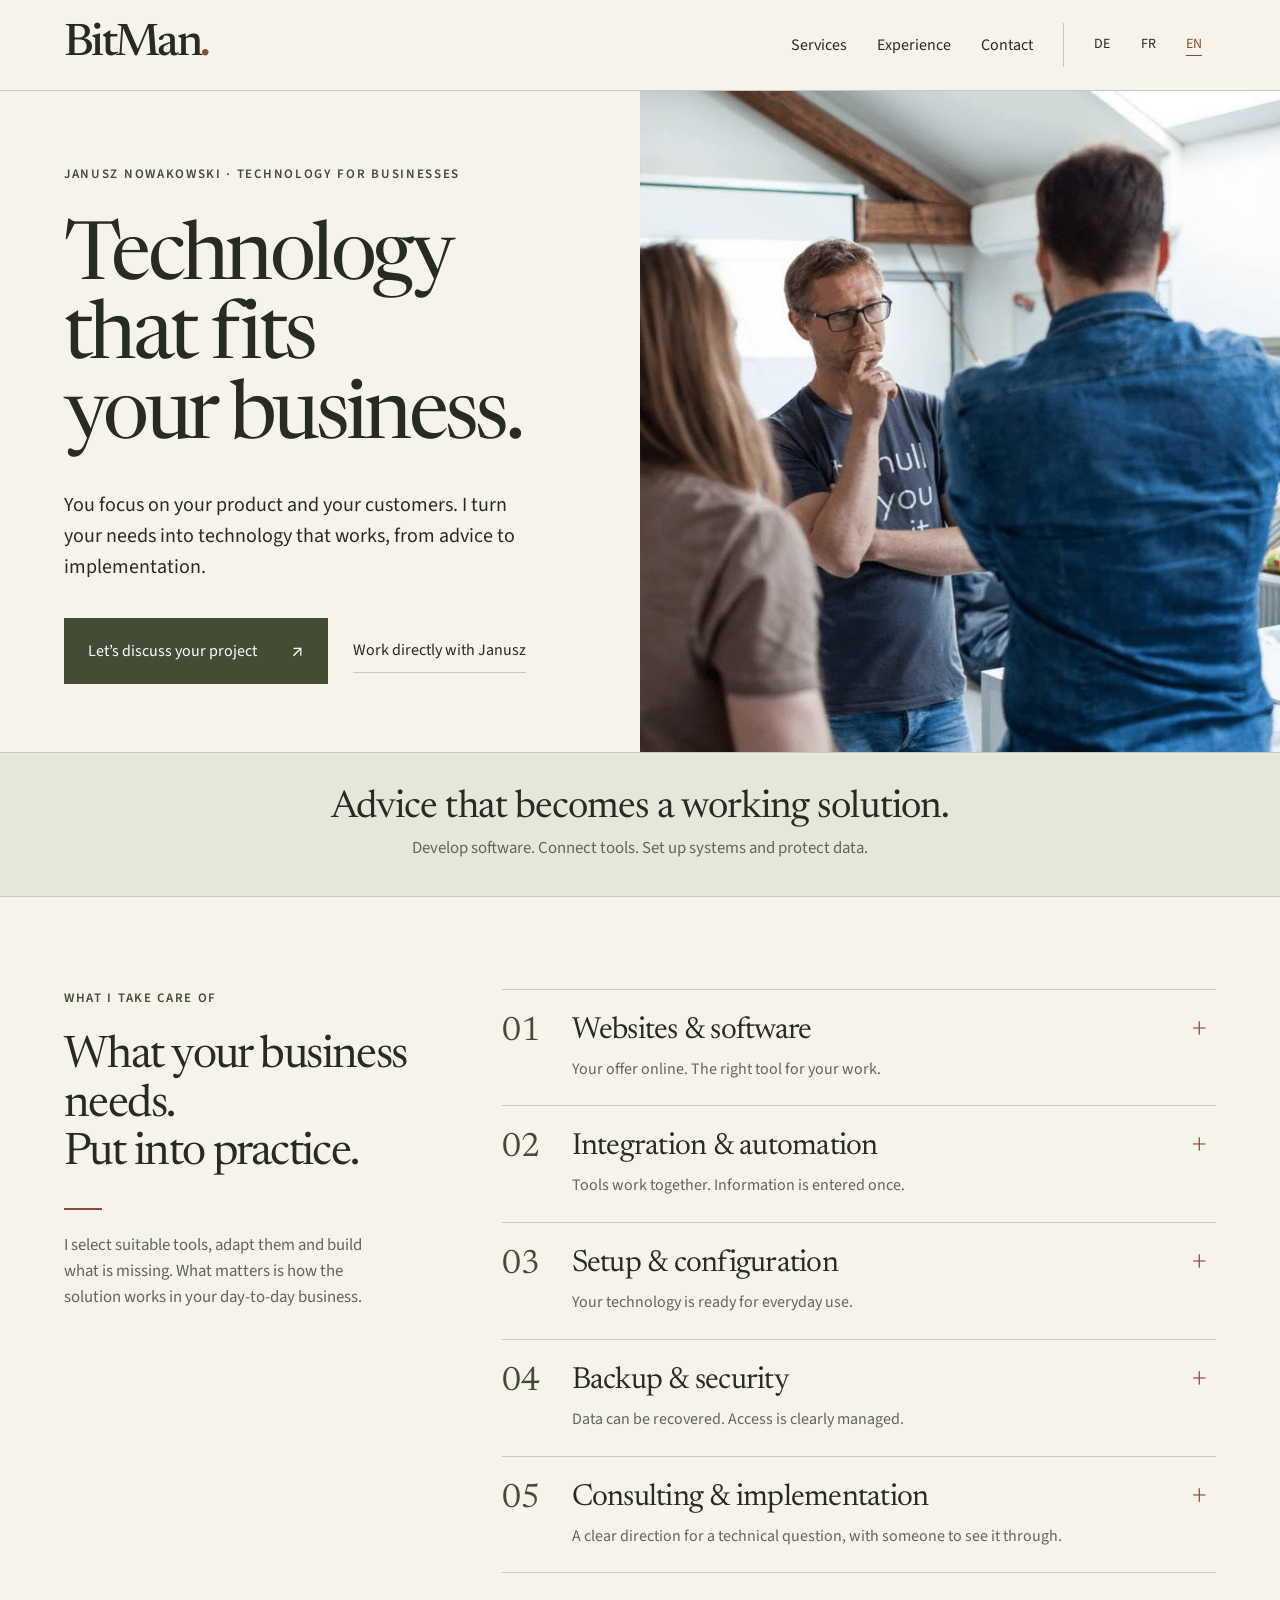
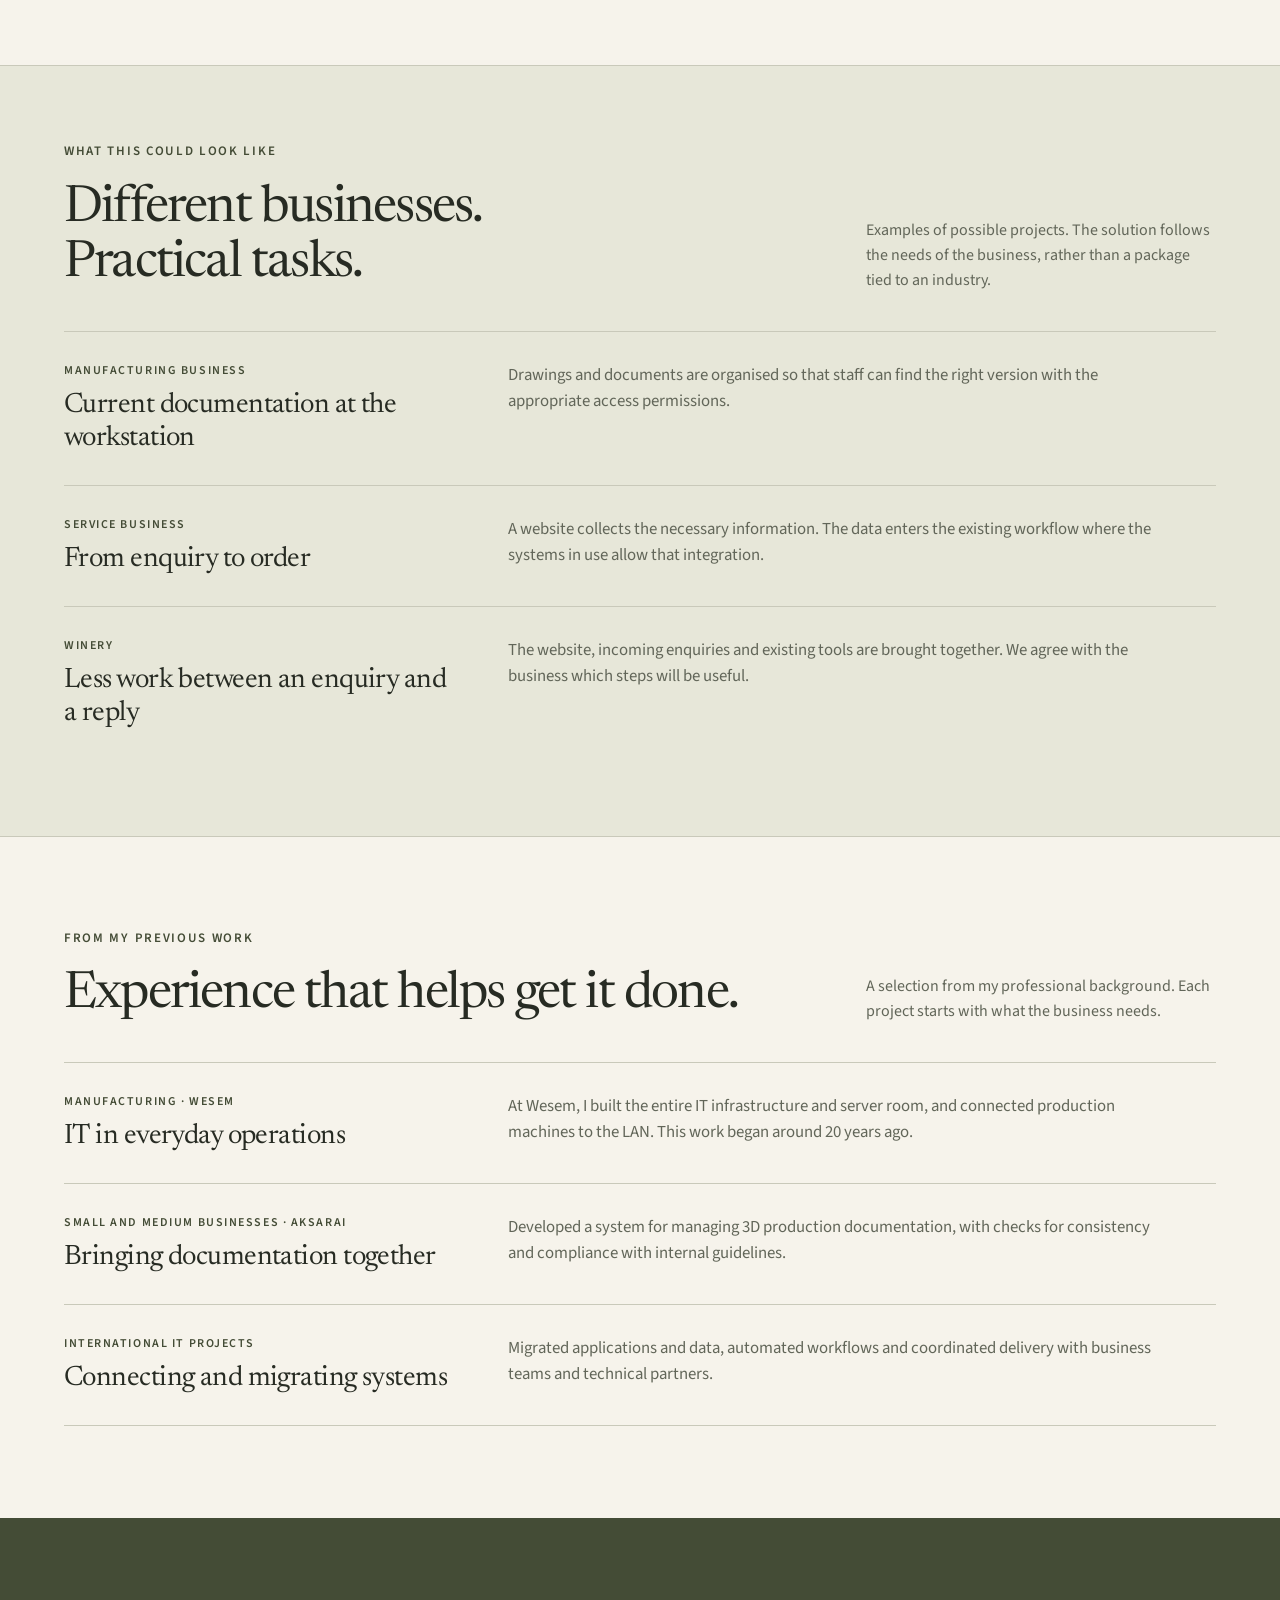
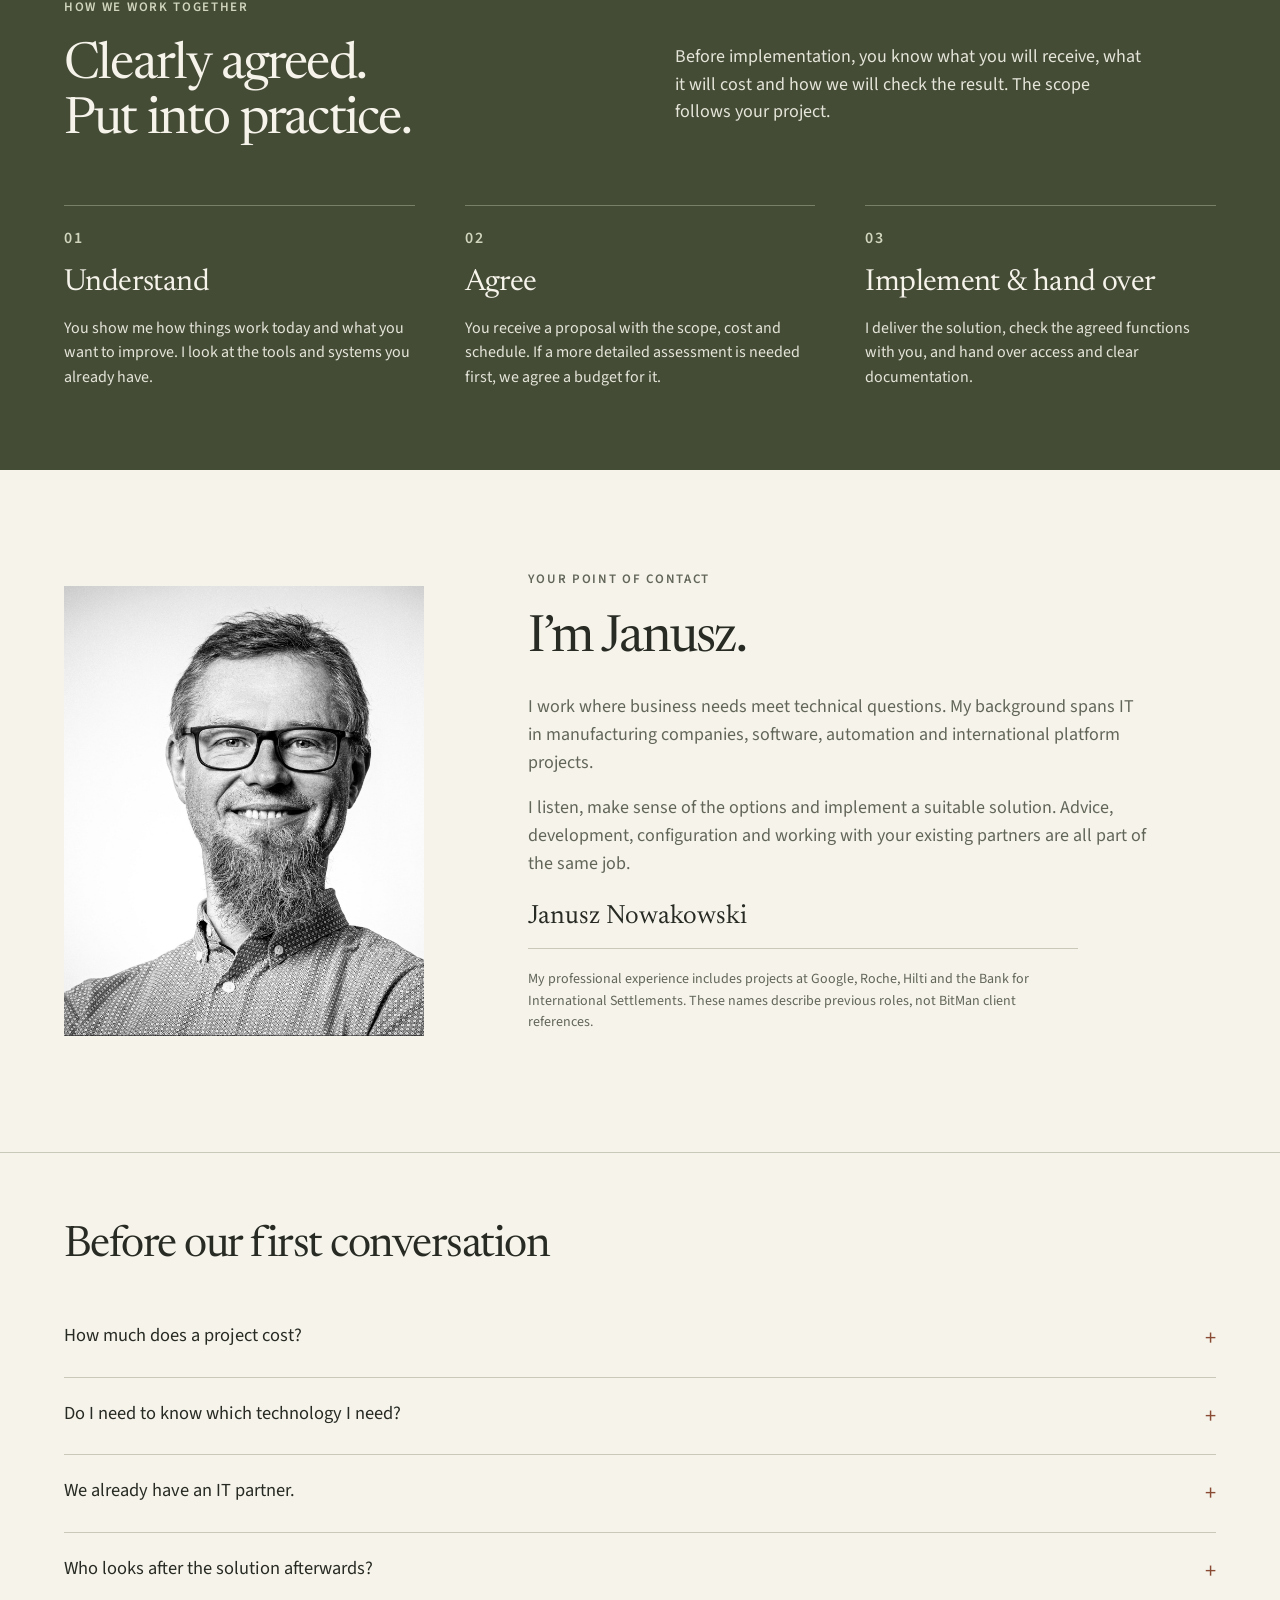
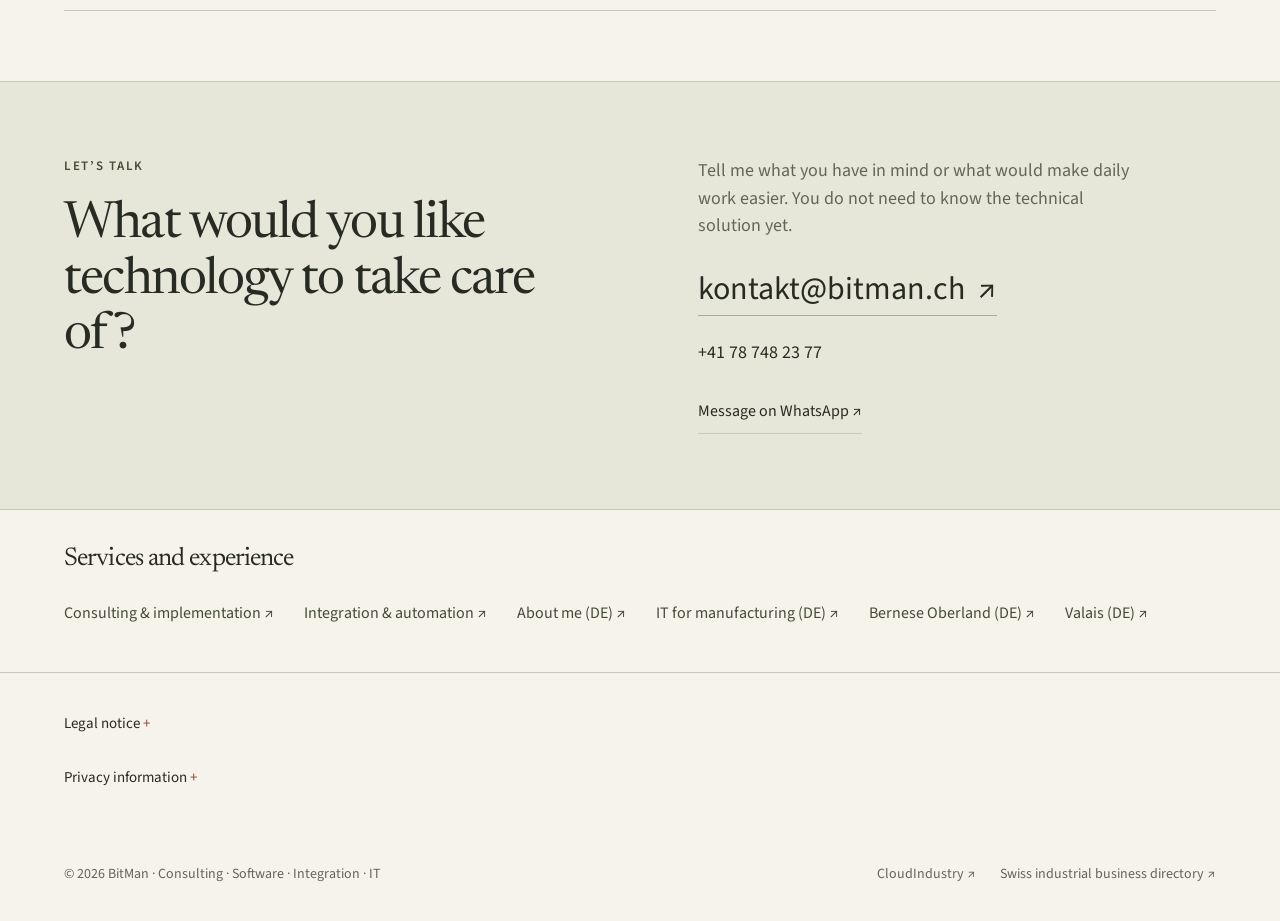
==== commit 60c419c2: "Restore SEO links and contact measurement; add multilingual service pages" ====
--- a/en/index.html
+++ b/en/index.html
@@ -1,11 +1,11 @@
 <!doctype html>
-<html lang="en"><head><meta charset="utf-8"><meta name="viewport" content="width=device-width, initial-scale=1"><meta name="robots" content="index,follow"><title>BitMan — Consulting, software and IT for your business</title><meta name="description" content="From a business need to technology that works: consulting, websites, software, integration, configuration, backup and security. With Janusz Nowakowski."><meta name="theme-color" content="#f6f3eb"><link rel="stylesheet" href="/style.css"><link rel="icon" href="/favicon.svg" type="image/svg+xml"><link rel="canonical" href="https://bitman.ch/en/"><link rel="alternate" hreflang="de" href="https://bitman.ch/"><link rel="alternate" hreflang="fr" href="https://bitman.ch/fr/"><link rel="alternate" hreflang="en" href="https://bitman.ch/en/"><link rel="alternate" hreflang="x-default" href="https://bitman.ch/"><meta property="og:type" content="website"><meta property="og:site_name" content="BitMan"><meta property="og:title" content="BitMan — Consulting, software and IT for your business"><meta property="og:description" content="From a business need to technology that works: consulting, websites, software, integration, configuration, backup and security. With Janusz Nowakowski."><meta property="og:url" content="https://bitman.ch/en/"><meta property="og:image" content="https://bitman.ch/img/logo.png"><meta name="twitter:card" content="summary"><meta name="twitter:title" content="BitMan — Consulting, software and IT for your business"><meta name="twitter:description" content="From a business need to technology that works: consulting, websites, software, integration, configuration, backup and security. With Janusz Nowakowski."><meta name="twitter:image" content="https://bitman.ch/img/logo.png"><!-- Google Tag Manager -->
+<html lang="en"><head><meta charset="utf-8"><meta name="viewport" content="width=device-width, initial-scale=1"><meta name="robots" content="index,follow"><title>IT consulting, software & integration in Bern | Janusz Nowakowski · BitMan</title><meta name="description" content="From a business need to technology that works: consulting, websites, software, integration, configuration, backup and security. With Janusz Nowakowski."><meta name="theme-color" content="#f6f3eb"><link rel="stylesheet" href="/style.css"><link rel="icon" href="/favicon.svg" type="image/svg+xml"><link rel="canonical" href="https://bitman.ch/en/"><link rel="alternate" hreflang="de" href="https://bitman.ch/"><link rel="alternate" hreflang="fr" href="https://bitman.ch/fr/"><link rel="alternate" hreflang="en" href="https://bitman.ch/en/"><link rel="alternate" hreflang="x-default" href="https://bitman.ch/"><meta property="og:type" content="website"><meta property="og:site_name" content="BitMan"><meta property="og:title" content="IT consulting, software & integration in Bern | Janusz Nowakowski · BitMan"><meta property="og:description" content="From a business need to technology that works: consulting, websites, software, integration, configuration, backup and security. With Janusz Nowakowski."><meta property="og:url" content="https://bitman.ch/en/"><meta property="og:image" content="https://bitman.ch/img/logo.png"><meta name="twitter:card" content="summary"><meta name="twitter:title" content="IT consulting, software & integration in Bern | Janusz Nowakowski · BitMan"><meta name="twitter:description" content="From a business need to technology that works: consulting, websites, software, integration, configuration, backup and security. With Janusz Nowakowski."><meta name="twitter:image" content="https://bitman.ch/img/logo.png"><!-- Google Tag Manager -->
     <script>(function(w,d,s,l,i){w[l]=w[l]||[];w[l].push({'gtm.start':
     new Date().getTime(),event:'gtm.js'});var f=d.getElementsByTagName(s)[0],
     j=d.createElement(s),dl=l!='dataLayer'?'&l='+l:'';j.async=true;j.src=
     'https://www.googletagmanager.com/gtm.js?id='+i+dl;f.parentNode.insertBefore(j,f);
     })(window,document,'script','dataLayer','GTM-TLLQVV7Z');</script>
-    <!-- End Google Tag Manager --></head>
+    <!-- End Google Tag Manager --><script type="application/ld+json">{"@context": "https://schema.org", "@graph": [{"@type": "Organization", "@id": "https://bitman.ch/#organization", "name": "BitMan", "url": "https://bitman.ch/", "email": "kontakt@bitman.ch", "telephone": "+41787482377", "founder": {"@id": "https://bitman.ch/#janusz"}}, {"@type": "Person", "@id": "https://bitman.ch/#janusz", "name": "Janusz Nowakowski", "url": "https://bitman.ch/ueber-mich/", "sameAs": ["https://www.linkedin.com/in/nowakowskijanusz/", "https://github.com/jnowakowski"]}]}</script></head>
 <body class="business"><!-- Google Tag Manager (noscript) -->
 <noscript><iframe src="https://www.googletagmanager.com/ns.html?id=GTM-TLLQVV7Z"
 height="0" width="0" style="display:none;visibility:hidden"></iframe></noscript>
@@ -13,11 +13,11 @@
 <header class="site-header"><div class="header-inner wrap"><a class="logo" href="/en/" aria-label="BitMan — Home">BitMan<span>.</span></a><nav aria-label="Navigation"><a href="#leistungen">Services</a><a class="about-nav" href="#erfahrung">Experience</a><a href="#kontakt">Contact</a><div class="languages"><a href="/" lang="de" hreflang="de" aria-label="Deutsch">DE</a><a href="/fr/" lang="fr" hreflang="fr" aria-label="Français">FR</a><a href="/en/" lang="en" hreflang="en" aria-label="English" aria-current="page">EN</a></div></nav></div></header>
 <main id="main"><section class="hero"><div class="hero-copy"><p class="eyebrow">Janusz Nowakowski · Technology for businesses</p><h1>Technology that fits<br>your business.</h1><p class="hero-lead">You focus on your product and your customers. I turn your needs into technology that works, from advice to implementation.</p><div class="hero-actions"><a class="button" href="#kontakt">Let’s discuss your project<span class="arrow" aria-hidden="true">↗</span></a><a class="quiet-link" href="#janusz">Work directly with Janusz</a></div></div><figure class="hero-image"><img src="/assets/team.jpg" width="1114" height="785" fetchpriority="high" alt="Three people discussing work in an office"></figure></section>
 <section class="promise wrap"><h2>Advice that becomes a working solution.</h2><p>Develop software. Connect tools. Set up systems and protect data.</p></section>
-<section class="section-grid wrap" id="leistungen"><div class="section-heading"><p class="eyebrow">What I take care of</p><h2>What your business needs.<br>Put into practice.</h2><span class="short-rule" aria-hidden="true"></span><p>I select suitable tools, adapt them and build what is missing. What matters is how the solution works in your day-to-day business.</p></div><div><details class="service"><summary><span class="number">01</span><span><span class="service-title">Websites & software</span><span class="service-desc">Your offer online. The right tool for your work.</span></span><span class="expand" aria-hidden="true">+</span></summary><div class="service-content"><p>I build websites and applications that carry out a specific task for your business.</p><ul><li>Websites, product catalogues and customer portals</li><li>Forms and small internal applications</li><li>Use, adapt or extend your existing software</li></ul><a class="quiet-link" href="mailto:kontakt@bitman.ch?subject=Websites%20%26%20software">Let’s talk about this &nbsp;↗</a></div></details><details class="service"><summary><span class="number">02</span><span><span class="service-title">Integration & automation</span><span class="service-desc">Tools work together. Information is entered once.</span></span><span class="expand" aria-hidden="true">+</span></summary><div class="service-content"><p>I connect existing tools and simplify repetitive tasks. We first check which interfaces are available.</p><ul><li>Transfer data between applications</li><li>Automate recurring reports and tasks</li><li>Bring documents and information flows together</li></ul><a class="quiet-link" href="mailto:kontakt@bitman.ch?subject=Integration%20%26%20automation">Let’s talk about this &nbsp;↗</a></div></details><details class="service"><summary><span class="number">03</span><span><span class="service-title">Setup & configuration</span><span class="service-desc">Your technology is ready for everyday use.</span></span><span class="expand" aria-hidden="true">+</span></summary><div class="service-content"><p>I bring devices, software and access together and configure them for the people who will use them.</p><ul><li>Workstations, email and business software</li><li>Networks, Wi-Fi, shared files and access</li><li>Migrations and the introduction of new tools</li></ul><a class="quiet-link" href="mailto:kontakt@bitman.ch?subject=Setup%20%26%20configuration">Let’s talk about this &nbsp;↗</a></div></details><details class="service"><summary><span class="number">04</span><span><span class="service-title">Backup & security</span><span class="service-desc">Data can be recovered. Access is clearly managed.</span></span><span class="expand" aria-hidden="true">+</span></summary><div class="service-content"><p>I put suitable safeguards in place and check the agreed functions with you.</p><ul><li>Configure backups and test data recovery</li><li>Set up user permissions, multi-factor authentication and secure access</li><li>Organise updates, responsibilities and documentation</li></ul><a class="quiet-link" href="mailto:kontakt@bitman.ch?subject=Backup%20%26%20security">Let’s talk about this &nbsp;↗</a></div></details><details class="service"><summary><span class="number">05</span><span><span class="service-title">Consulting & implementation</span><span class="service-desc">A clear direction for a technical question, with someone to see it through.</span></span><span class="expand" aria-hidden="true">+</span></summary><div class="service-content"><p>I learn how your business works, explain the options and effort involved, and carry the chosen solution through to handover.</p><ul><li>Clarify your needs and independently compare solutions</li><li>Work with suppliers and your existing IT partners</li><li>Coordinate implementation, testing and staff onboarding</li></ul><a class="quiet-link" href="mailto:kontakt@bitman.ch?subject=Consulting%20%26%20implementation">Let’s talk about this &nbsp;↗</a></div></details></div></section>
+<section class="section-grid wrap" id="leistungen"><div class="section-heading"><p class="eyebrow">What I take care of</p><h2>What your business needs.<br>Put into practice.</h2><span class="short-rule" aria-hidden="true"></span><p>I select suitable tools, adapt them and build what is missing. What matters is how the solution works in your day-to-day business.</p></div><div><details class="service" data-service="websites"><summary><span class="number">01</span><span><span class="service-title">Websites & software</span><span class="service-desc">Your offer online. The right tool for your work.</span></span><span class="expand" aria-hidden="true">+</span></summary><div class="service-content"><p>I build websites and applications that carry out a specific task for your business.</p><ul><li>Websites, product catalogues and customer portals</li><li>Forms and small internal applications</li><li>Use, adapt or extend your existing software</li></ul><a class="quiet-link" href="mailto:kontakt@bitman.ch?subject=Websites%20%26%20software">Let’s talk about this &nbsp;↗</a></div></details><details class="service" data-service="integration"><summary><span class="number">02</span><span><span class="service-title">Integration & automation</span><span class="service-desc">Tools work together. Information is entered once.</span></span><span class="expand" aria-hidden="true">+</span></summary><div class="service-content"><p>I connect existing tools and simplify repetitive tasks. We first check which interfaces are available.</p><ul><li>Transfer data between applications</li><li>Automate recurring reports and tasks</li><li>Bring documents and information flows together</li></ul><a class="quiet-link" href="mailto:kontakt@bitman.ch?subject=Integration%20%26%20automation">Let’s talk about this &nbsp;↗</a><a class="quiet-link" href="/en/integration-automation/">Read more ↗</a></div></details><details class="service" data-service="setup"><summary><span class="number">03</span><span><span class="service-title">Setup & configuration</span><span class="service-desc">Your technology is ready for everyday use.</span></span><span class="expand" aria-hidden="true">+</span></summary><div class="service-content"><p>I bring devices, software and access together and configure them for the people who will use them.</p><ul><li>Workstations, email and business software</li><li>Networks, Wi-Fi, shared files and access</li><li>Migrations and the introduction of new tools</li></ul><a class="quiet-link" href="mailto:kontakt@bitman.ch?subject=Setup%20%26%20configuration">Let’s talk about this &nbsp;↗</a></div></details><details class="service" data-service="backup"><summary><span class="number">04</span><span><span class="service-title">Backup & security</span><span class="service-desc">Data can be recovered. Access is clearly managed.</span></span><span class="expand" aria-hidden="true">+</span></summary><div class="service-content"><p>I put suitable safeguards in place and check the agreed functions with you.</p><ul><li>Configure backups and test data recovery</li><li>Set up user permissions, multi-factor authentication and secure access</li><li>Organise updates, responsibilities and documentation</li></ul><a class="quiet-link" href="mailto:kontakt@bitman.ch?subject=Backup%20%26%20security">Let’s talk about this &nbsp;↗</a></div></details><details class="service" data-service="consulting"><summary><span class="number">05</span><span><span class="service-title">Consulting & implementation</span><span class="service-desc">A clear direction for a technical question, with someone to see it through.</span></span><span class="expand" aria-hidden="true">+</span></summary><div class="service-content"><p>I learn how your business works, explain the options and effort involved, and carry the chosen solution through to handover.</p><ul><li>Clarify your needs and independently compare solutions</li><li>Work with suppliers and your existing IT partners</li><li>Coordinate implementation, testing and staff onboarding</li></ul><a class="quiet-link" href="mailto:kontakt@bitman.ch?subject=Consulting%20%26%20implementation">Let’s talk about this &nbsp;↗</a><a class="quiet-link" href="/en/it-consulting/">Read more ↗</a></div></details></div></section>
 <section class="applications wrap"><div class="evidence-heading"><div><p class="eyebrow">What this could look like</p><h2>Different businesses.<br>Practical tasks.</h2></div><p>Examples of possible projects. The solution follows the needs of the business, rather than a package tied to an industry.</p></div><div class="evidence-list"><article class="evidence-row"><div><p class="eyebrow">Manufacturing business</p><h3>Current documentation at the workstation</h3></div><p>Drawings and documents are organised so that staff can find the right version with the appropriate access permissions.</p></article><article class="evidence-row"><div><p class="eyebrow">Service business</p><h3>From enquiry to order</h3></div><p>A website collects the necessary information. The data enters the existing workflow where the systems in use allow that integration.</p></article><article class="evidence-row"><div><p class="eyebrow">Winery</p><h3>Less work between an enquiry and a reply</h3></div><p>The website, incoming enquiries and existing tools are brought together. We agree with the business which steps will be useful.</p></article></div></section>
-<section class="evidence wrap" id="erfahrung"><div class="evidence-heading"><div><p class="eyebrow">From my previous work</p><h2>Experience that helps get it done.</h2></div><p>A selection from my professional background. Each project starts with what the business needs.</p></div><div class="evidence-list"><article class="evidence-row"><div><p class="eyebrow">Manufacturing · Wesem</p><h3>IT in everyday operations</h3></div><p>Managed networks, servers, workstations and CAD software, and planned and delivered a website and an online shop.</p></article><article class="evidence-row"><div><p class="eyebrow">Small and medium businesses · Aksarai</p><h3>Bringing documentation together</h3></div><p>Developed a system for managing 3D production documentation, with checks for consistency and compliance with internal guidelines.</p></article><article class="evidence-row"><div><p class="eyebrow">International IT projects</p><h3>Connecting and migrating systems</h3></div><p>Migrated applications and data, automated workflows and coordinated delivery with business teams and technical partners.</p></article></div></section>
+<section class="evidence wrap" id="erfahrung"><div class="evidence-heading"><div><p class="eyebrow">From my previous work</p><h2>Experience that helps get it done.</h2></div><p>A selection from my professional background. Each project starts with what the business needs.</p></div><div class="evidence-list"><article class="evidence-row"><div><p class="eyebrow">Manufacturing · Wesem</p><h3>IT in everyday operations</h3></div><p>At Wesem, I built the entire IT infrastructure and server room, and connected production machines to the LAN. This work began around 20 years ago.</p></article><article class="evidence-row"><div><p class="eyebrow">Small and medium businesses · Aksarai</p><h3>Bringing documentation together</h3></div><p>Developed a system for managing 3D production documentation, with checks for consistency and compliance with internal guidelines.</p></article><article class="evidence-row"><div><p class="eyebrow">International IT projects</p><h3>Connecting and migrating systems</h3></div><p>Migrated applications and data, automated workflows and coordinated delivery with business teams and technical partners.</p></article></div></section>
 <section class="process wrap"><div class="process-top"><div><p class="eyebrow">How we work together</p><h2>Clearly agreed.<br>Put into practice.</h2></div><p>Before implementation, you know what you will receive, what it will cost and how we will check the result. The scope follows your project.</p></div><div class="steps"><article class="step"><p class="eyebrow">01</p><h3>Understand</h3><p>You show me how things work today and what you want to improve. I look at the tools and systems you already have.</p></article><article class="step"><p class="eyebrow">02</p><h3>Agree</h3><p>You receive a proposal with the scope, cost and schedule. If a more detailed assessment is needed first, we agree a budget for it.</p></article><article class="step"><p class="eyebrow">03</p><h3>Implement & hand over</h3><p>I deliver the solution, check the agreed functions with you, and hand over access and clear documentation.</p></article></div></section>
 <section class="person wrap" id="janusz"><figure class="portrait"><img loading="lazy" src="/assets/janusz.jpg" width="1663" height="1500" alt="Janusz Nowakowski"></figure><div class="person-copy"><p class="eyebrow">Your point of contact</p><h2>I’m Janusz.</h2><p>I work where business needs meet technical questions. My background spans IT in manufacturing companies, software, automation and international platform projects.</p><p>I listen, make sense of the options and implement a suitable solution. Advice, development, configuration and working with your existing partners are all part of the same job.</p><p class="signature">Janusz Nowakowski</p><p class="background">My professional experience includes projects at Google, Roche, Hilti and the Bank for International Settlements. These names describe previous roles, not BitMan client references.</p></div></section>
 <section class="faq wrap"><h2>Before our first conversation</h2><details><summary>How much does a project cost?</summary><p>That depends on the goal, existing systems and agreed scope. After an initial discussion, you receive a quote. Hardware, licences and recurring costs are listed separately.</p></details><details><summary>Do I need to know which technology I need?</summary><p>No. Describe what you want to achieve or how a process works today. I will help you find a suitable solution and a sensible scope.</p></details><details><summary>We already have an IT partner.</summary><p>We can work together. I can take on a specific project and coordinate with your partner. We agree responsibilities and handover together.</p></details><details><summary>Who looks after the solution afterwards?</summary><p>We agree that before the project starts. You keep the access credentials and documentation. You can commission further work separately as needed.</p></details></section>
 <section class="contact wrap" id="kontakt"><div><p class="eyebrow">Let’s talk</p><h2>What would you like<br>technology to take care of?</h2></div><div class="contact-copy"><p>Tell me what you have in mind or what would make daily work easier. You do not need to know the technical solution yet.</p><div class="contact-links"><a class="email" href="mailto:kontakt@bitman.ch?subject=My%20project%20%E2%80%94%20BitMan">kontakt@bitman.ch &nbsp;↗</a><a href="tel:+41787482377" aria-label="Call +41 78 748 23 77">+41 78 748 23 77</a><div class="contact-options"><a class="quiet-link" href="https://wa.me/41787482377">Message on WhatsApp ↗</a></div></div></div></section></main>
-<section class="legal wrap"><details><summary>Legal notice</summary><p>CloudIndustry · Janusz Nowakowski · 3000 Bern, Switzerland<br><a href="mailto:kontakt@bitman.ch">kontakt@bitman.ch</a> · <a href="tel:+41787482377">+41 78 748 23 77</a></p></details><details><summary>Privacy information</summary><p>This website is hosted by Cloudflare and loads fonts from Google Fonts. Technical connection data is transmitted to the respective providers. Google Tag Manager is used for visitor analytics; the configured container includes Google Analytics and Matomo. Information you send by email is used to handle your enquiry. Phone and WhatsApp links open the respective service. For questions about personal data, contact kontakt@bitman.ch.</p></details></section><footer class="footer wrap"><p>© 2026 BitMan · Consulting · Software · Integration · IT</p><div class="related"><a href="https://cloudindustry.ch/">CloudIndustry ↗</a><a href="https://cloudindustry.ch/karte/">Swiss industrial business directory ↗</a></div></footer></div></body></html>+<section class="explore wrap"><h2>Services and experience</h2><div class="explore-links"><a href="/en/it-consulting/">Consulting &amp; implementation ↗</a><a href="/en/integration-automation/">Integration &amp; automation ↗</a><a href="/ueber-mich/">About me (DE) ↗</a><a href="/it-fuer-produktion/">IT for manufacturing (DE) ↗</a><a href="/region/berner-oberland/">Bernese Oberland (DE) ↗</a><a href="/region/wallis/">Valais (DE) ↗</a></div></section><section class="legal wrap"><details><summary>Legal notice</summary><p>CloudIndustry · Janusz Nowakowski · 3000 Bern, Switzerland<br><a href="mailto:kontakt@bitman.ch">kontakt@bitman.ch</a> · <a href="tel:+41787482377">+41 78 748 23 77</a></p></details><details><summary>Privacy information</summary><p>This website is hosted by Cloudflare and loads fonts from Google Fonts. Technical connection data is transmitted to the respective providers. Google Tag Manager is used for visitor analytics; the configured container includes Google Analytics and Matomo. Information you send by email is used to handle your enquiry. Phone and WhatsApp links open the respective service. For questions about personal data, contact kontakt@bitman.ch.</p></details></section><footer class="footer wrap"><p>© 2026 BitMan · Consulting · Software · Integration · IT</p><div class="related"><a href="https://cloudindustry.ch/">CloudIndustry ↗</a><a href="https://cloudindustry.ch/karte/">Swiss industrial business directory ↗</a></div></footer></div><script src="/assets/contact.js" defer></script></body></html>
--- a/style.css
+++ b/style.css
@@ -12,3 +12,5 @@
 @media(prefers-reduced-motion:reduce){html{scroll-behavior:auto}*{transition:none!important}}
 
 .legal{padding-block:24px;border-top:1px solid var(--line);font-size:.9375rem}.legal details{padding-block:5px}.legal summary{padding-block:10px;min-height:44px}.legal summary:after{content:' +';color:var(--accent)}.legal details[open] summary:after{content:' −'}.legal p{max-width:900px;color:var(--muted);padding-bottom:18px}.related{display:flex;gap:24px;flex-wrap:wrap}.related a{min-height:44px}
+
+.article{max-width:1100px;padding-block:72px}.article h1{font-size:clamp(2.8rem,5vw,4.8rem);margin:24px 0;max-width:900px}.article-lead{font-size:1.25rem;color:var(--muted);max-width:820px}.article-section{margin-top:42px;max-width:780px}.article-section h2{font-size:2rem;margin-bottom:16px}.article-section p{color:var(--muted)}.article-contact{margin-top:52px;padding-top:35px;border-top:1px solid var(--line);display:flex;gap:20px;flex-wrap:wrap;align-items:center}.article-contact h2{width:100%;font-size:2.3rem;margin-bottom:8px}.article-related{margin-top:40px;flex-wrap:wrap;gap:24px}.explore{padding-block:36px;border-top:1px solid var(--line)}.explore h2{font-size:1.6rem;margin-bottom:18px}.explore-links{display:flex;flex-wrap:wrap;gap:8px 30px}.explore-links a{display:inline-flex;align-items:center;min-height:44px;font-size:1rem;color:var(--olive)}.service-content .quiet-link+.quiet-link{margin-left:24px}@media(max-width:760px){.article{padding-block:45px}.article h1{font-size:2.8rem}.article-related{align-items:flex-start;flex-direction:column}.service-content .quiet-link+.quiet-link{margin-left:0;display:flex;width:max-content}}
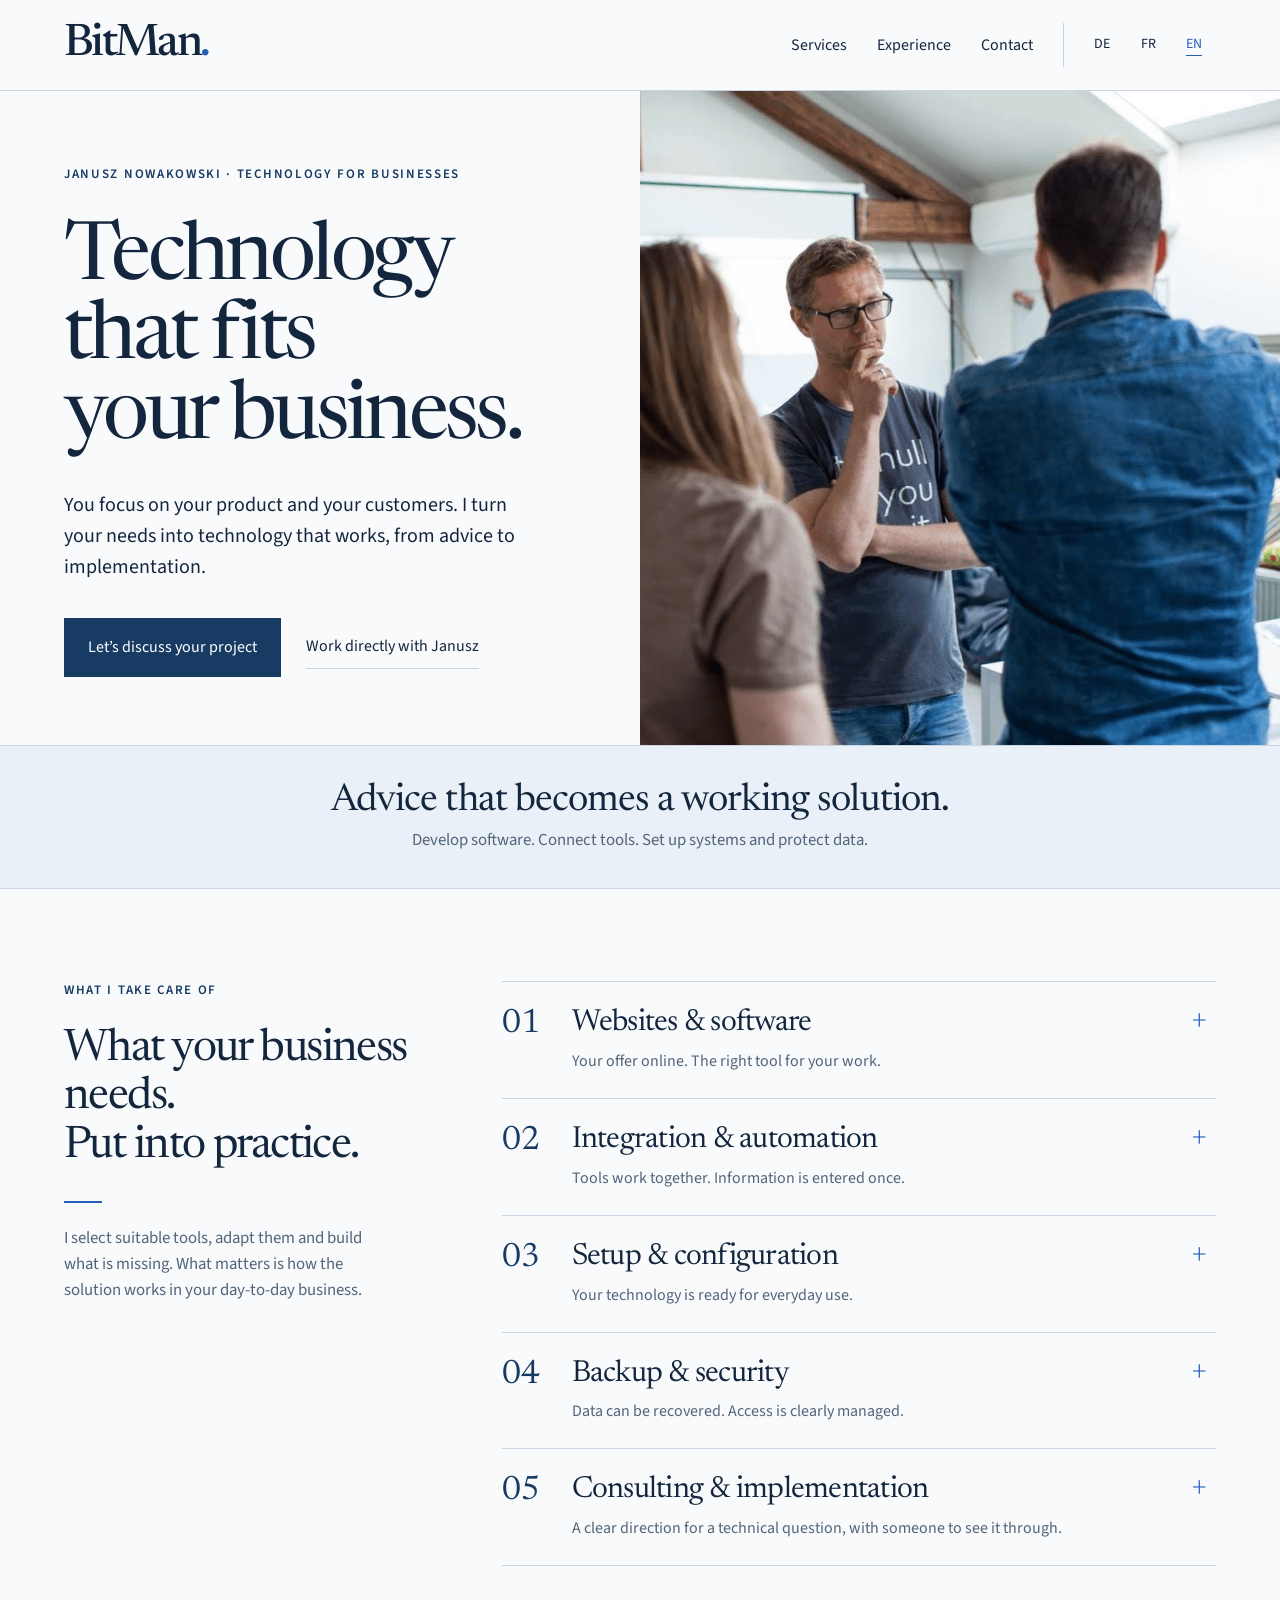
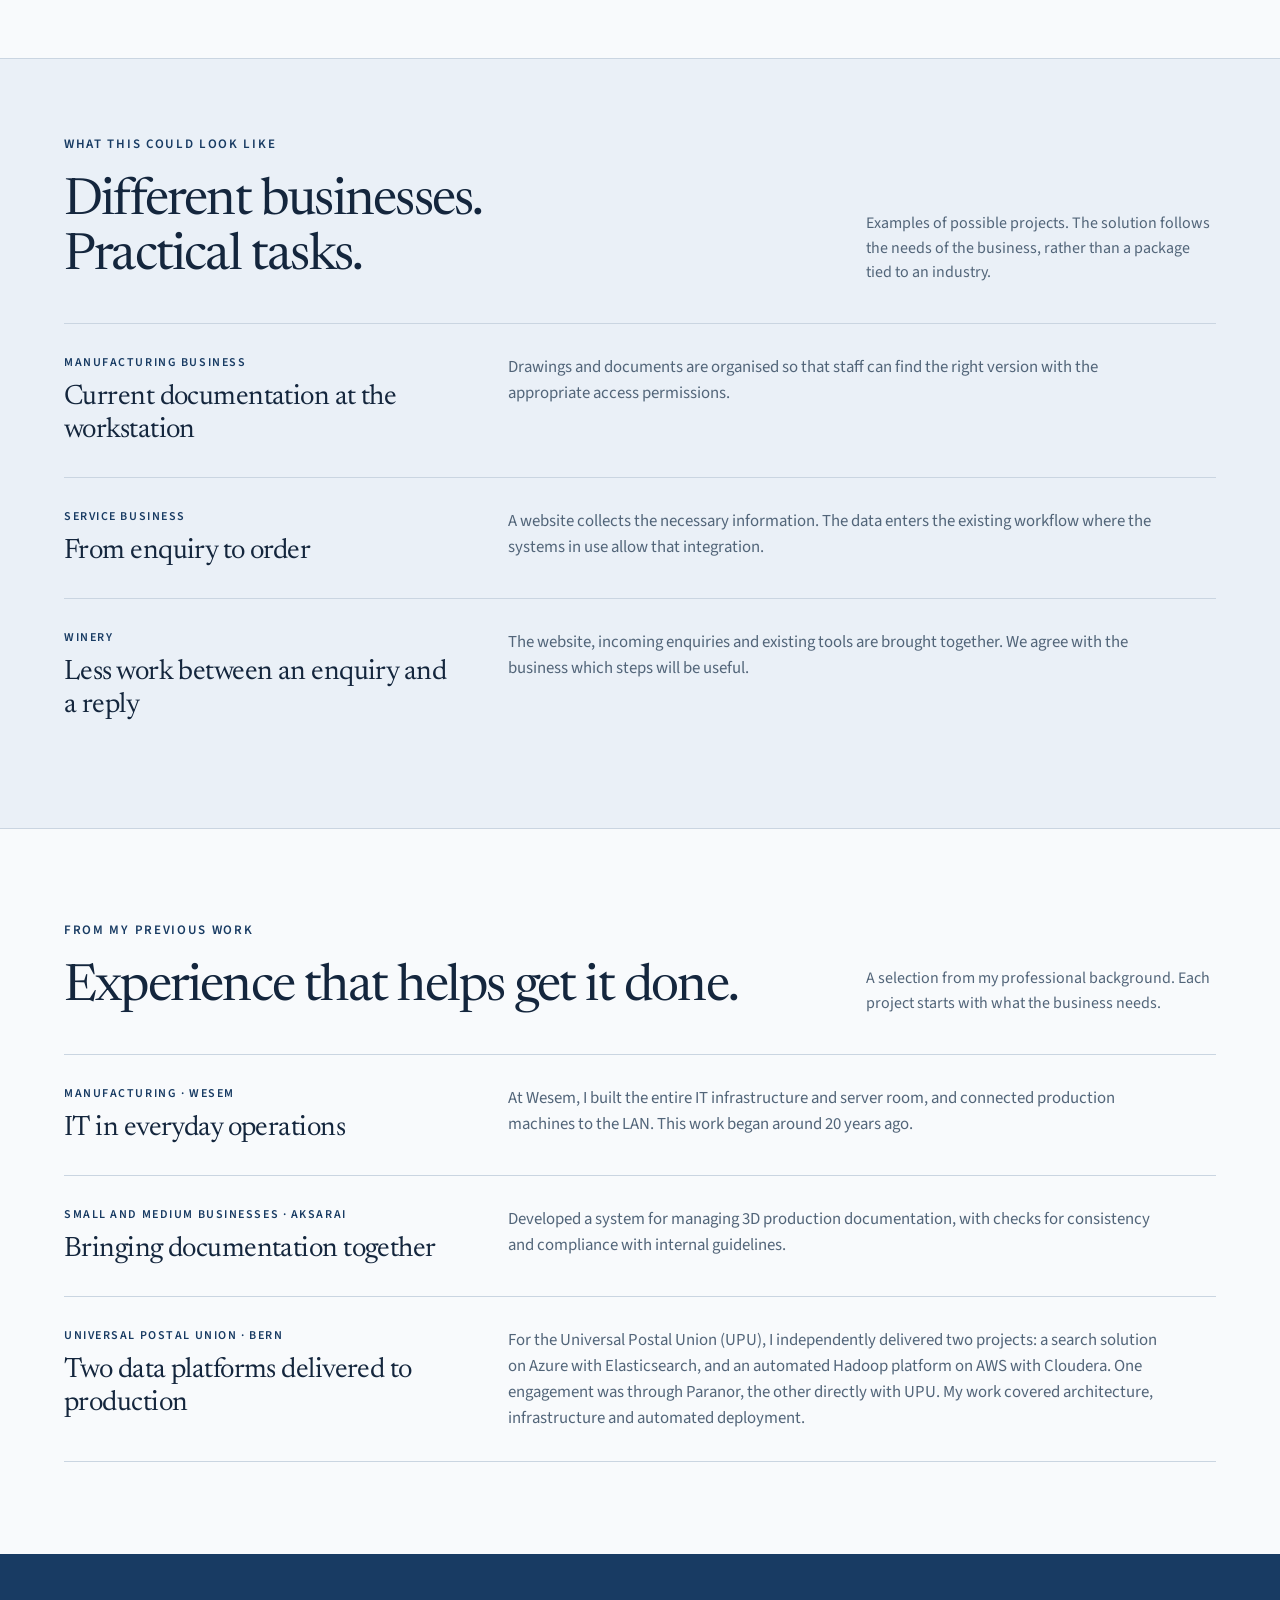
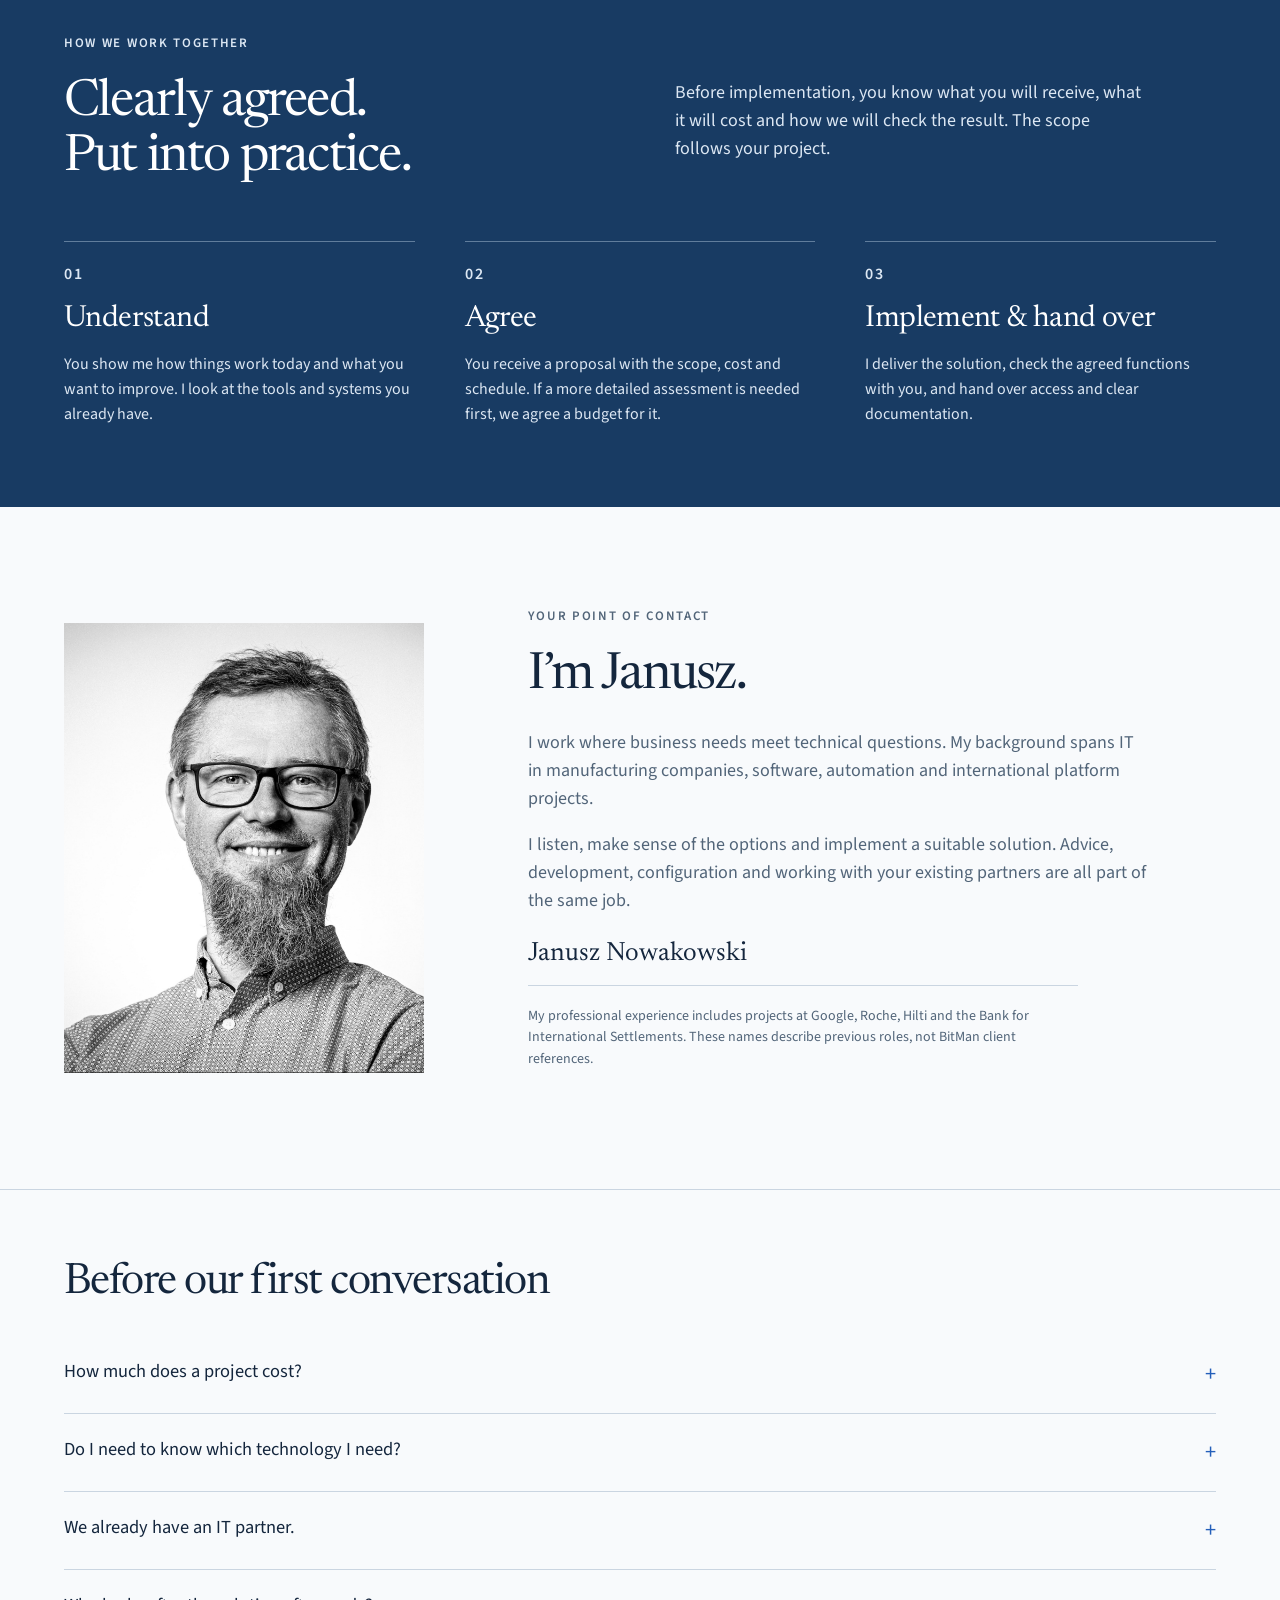
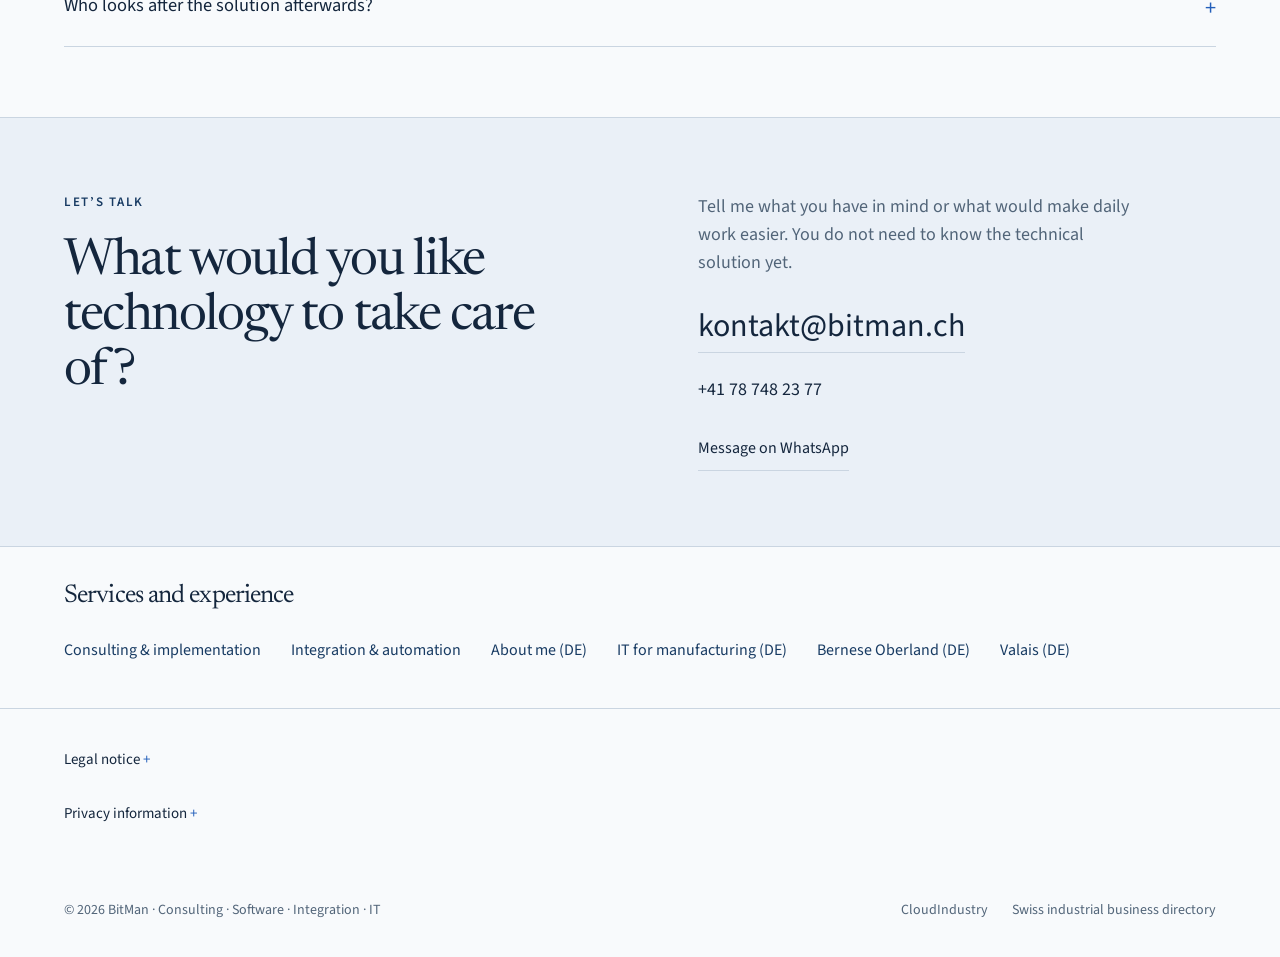
==== commit 1c8a443e: "Adopt navy and cobalt palette and add UPU experience" ====
--- a/en/index.html
+++ b/en/index.html
@@ -1,5 +1,5 @@
 <!doctype html>
-<html lang="en"><head><meta charset="utf-8"><meta name="viewport" content="width=device-width, initial-scale=1"><meta name="robots" content="index,follow"><title>IT consulting, software & integration in Bern | Janusz Nowakowski · BitMan</title><meta name="description" content="From a business need to technology that works: consulting, websites, software, integration, configuration, backup and security. With Janusz Nowakowski."><meta name="theme-color" content="#f6f3eb"><link rel="stylesheet" href="/style.css"><link rel="icon" href="/favicon.svg" type="image/svg+xml"><link rel="canonical" href="https://bitman.ch/en/"><link rel="alternate" hreflang="de" href="https://bitman.ch/"><link rel="alternate" hreflang="fr" href="https://bitman.ch/fr/"><link rel="alternate" hreflang="en" href="https://bitman.ch/en/"><link rel="alternate" hreflang="x-default" href="https://bitman.ch/"><meta property="og:type" content="website"><meta property="og:site_name" content="BitMan"><meta property="og:title" content="IT consulting, software & integration in Bern | Janusz Nowakowski · BitMan"><meta property="og:description" content="From a business need to technology that works: consulting, websites, software, integration, configuration, backup and security. With Janusz Nowakowski."><meta property="og:url" content="https://bitman.ch/en/"><meta property="og:image" content="https://bitman.ch/img/logo.png"><meta name="twitter:card" content="summary"><meta name="twitter:title" content="IT consulting, software & integration in Bern | Janusz Nowakowski · BitMan"><meta name="twitter:description" content="From a business need to technology that works: consulting, websites, software, integration, configuration, backup and security. With Janusz Nowakowski."><meta name="twitter:image" content="https://bitman.ch/img/logo.png"><!-- Google Tag Manager -->
+<html lang="en"><head><meta charset="utf-8"><meta name="viewport" content="width=device-width, initial-scale=1"><meta name="robots" content="index,follow"><title>IT consulting, software & integration in Bern | Janusz Nowakowski · BitMan</title><meta name="description" content="From a business need to technology that works: consulting, websites, software, integration, configuration, backup and security. With Janusz Nowakowski."><meta name="theme-color" content="#f8fafc"><link rel="stylesheet" href="/style.css"><link rel="icon" href="/favicon.svg" type="image/svg+xml"><link rel="canonical" href="https://bitman.ch/en/"><link rel="alternate" hreflang="de" href="https://bitman.ch/"><link rel="alternate" hreflang="fr" href="https://bitman.ch/fr/"><link rel="alternate" hreflang="en" href="https://bitman.ch/en/"><link rel="alternate" hreflang="x-default" href="https://bitman.ch/"><meta property="og:type" content="website"><meta property="og:site_name" content="BitMan"><meta property="og:title" content="IT consulting, software & integration in Bern | Janusz Nowakowski · BitMan"><meta property="og:description" content="From a business need to technology that works: consulting, websites, software, integration, configuration, backup and security. With Janusz Nowakowski."><meta property="og:url" content="https://bitman.ch/en/"><meta property="og:image" content="https://bitman.ch/img/logo.png"><meta name="twitter:card" content="summary"><meta name="twitter:title" content="IT consulting, software & integration in Bern | Janusz Nowakowski · BitMan"><meta name="twitter:description" content="From a business need to technology that works: consulting, websites, software, integration, configuration, backup and security. With Janusz Nowakowski."><meta name="twitter:image" content="https://bitman.ch/img/logo.png"><!-- Google Tag Manager -->
     <script>(function(w,d,s,l,i){w[l]=w[l]||[];w[l].push({'gtm.start':
     new Date().getTime(),event:'gtm.js'});var f=d.getElementsByTagName(s)[0],
     j=d.createElement(s),dl=l!='dataLayer'?'&l='+l:'';j.async=true;j.src=
@@ -11,13 +11,13 @@
 height="0" width="0" style="display:none;visibility:hidden"></iframe></noscript>
 <!-- End Google Tag Manager (noscript) --><a class="skip" href="#main">Skip to content</a><div class="page-shell">
 <header class="site-header"><div class="header-inner wrap"><a class="logo" href="/en/" aria-label="BitMan — Home">BitMan<span>.</span></a><nav aria-label="Navigation"><a href="#leistungen">Services</a><a class="about-nav" href="#erfahrung">Experience</a><a href="#kontakt">Contact</a><div class="languages"><a href="/" lang="de" hreflang="de" aria-label="Deutsch">DE</a><a href="/fr/" lang="fr" hreflang="fr" aria-label="Français">FR</a><a href="/en/" lang="en" hreflang="en" aria-label="English" aria-current="page">EN</a></div></nav></div></header>
-<main id="main"><section class="hero"><div class="hero-copy"><p class="eyebrow">Janusz Nowakowski · Technology for businesses</p><h1>Technology that fits<br>your business.</h1><p class="hero-lead">You focus on your product and your customers. I turn your needs into technology that works, from advice to implementation.</p><div class="hero-actions"><a class="button" href="#kontakt">Let’s discuss your project<span class="arrow" aria-hidden="true">↗</span></a><a class="quiet-link" href="#janusz">Work directly with Janusz</a></div></div><figure class="hero-image"><img src="/assets/team.jpg" width="1114" height="785" fetchpriority="high" alt="Three people discussing work in an office"></figure></section>
+<main id="main"><section class="hero"><div class="hero-copy"><p class="eyebrow">Janusz Nowakowski · Technology for businesses</p><h1>Technology that fits<br>your business.</h1><p class="hero-lead">You focus on your product and your customers. I turn your needs into technology that works, from advice to implementation.</p><div class="hero-actions"><a class="button" href="#kontakt">Let’s discuss your project</a><a class="quiet-link" href="#janusz">Work directly with Janusz</a></div></div><figure class="hero-image"><img src="/assets/team.jpg" width="1114" height="785" fetchpriority="high" alt="Three people discussing work in an office"></figure></section>
 <section class="promise wrap"><h2>Advice that becomes a working solution.</h2><p>Develop software. Connect tools. Set up systems and protect data.</p></section>
-<section class="section-grid wrap" id="leistungen"><div class="section-heading"><p class="eyebrow">What I take care of</p><h2>What your business needs.<br>Put into practice.</h2><span class="short-rule" aria-hidden="true"></span><p>I select suitable tools, adapt them and build what is missing. What matters is how the solution works in your day-to-day business.</p></div><div><details class="service" data-service="websites"><summary><span class="number">01</span><span><span class="service-title">Websites & software</span><span class="service-desc">Your offer online. The right tool for your work.</span></span><span class="expand" aria-hidden="true">+</span></summary><div class="service-content"><p>I build websites and applications that carry out a specific task for your business.</p><ul><li>Websites, product catalogues and customer portals</li><li>Forms and small internal applications</li><li>Use, adapt or extend your existing software</li></ul><a class="quiet-link" href="mailto:kontakt@bitman.ch?subject=Websites%20%26%20software">Let’s talk about this &nbsp;↗</a></div></details><details class="service" data-service="integration"><summary><span class="number">02</span><span><span class="service-title">Integration & automation</span><span class="service-desc">Tools work together. Information is entered once.</span></span><span class="expand" aria-hidden="true">+</span></summary><div class="service-content"><p>I connect existing tools and simplify repetitive tasks. We first check which interfaces are available.</p><ul><li>Transfer data between applications</li><li>Automate recurring reports and tasks</li><li>Bring documents and information flows together</li></ul><a class="quiet-link" href="mailto:kontakt@bitman.ch?subject=Integration%20%26%20automation">Let’s talk about this &nbsp;↗</a><a class="quiet-link" href="/en/integration-automation/">Read more ↗</a></div></details><details class="service" data-service="setup"><summary><span class="number">03</span><span><span class="service-title">Setup & configuration</span><span class="service-desc">Your technology is ready for everyday use.</span></span><span class="expand" aria-hidden="true">+</span></summary><div class="service-content"><p>I bring devices, software and access together and configure them for the people who will use them.</p><ul><li>Workstations, email and business software</li><li>Networks, Wi-Fi, shared files and access</li><li>Migrations and the introduction of new tools</li></ul><a class="quiet-link" href="mailto:kontakt@bitman.ch?subject=Setup%20%26%20configuration">Let’s talk about this &nbsp;↗</a></div></details><details class="service" data-service="backup"><summary><span class="number">04</span><span><span class="service-title">Backup & security</span><span class="service-desc">Data can be recovered. Access is clearly managed.</span></span><span class="expand" aria-hidden="true">+</span></summary><div class="service-content"><p>I put suitable safeguards in place and check the agreed functions with you.</p><ul><li>Configure backups and test data recovery</li><li>Set up user permissions, multi-factor authentication and secure access</li><li>Organise updates, responsibilities and documentation</li></ul><a class="quiet-link" href="mailto:kontakt@bitman.ch?subject=Backup%20%26%20security">Let’s talk about this &nbsp;↗</a></div></details><details class="service" data-service="consulting"><summary><span class="number">05</span><span><span class="service-title">Consulting & implementation</span><span class="service-desc">A clear direction for a technical question, with someone to see it through.</span></span><span class="expand" aria-hidden="true">+</span></summary><div class="service-content"><p>I learn how your business works, explain the options and effort involved, and carry the chosen solution through to handover.</p><ul><li>Clarify your needs and independently compare solutions</li><li>Work with suppliers and your existing IT partners</li><li>Coordinate implementation, testing and staff onboarding</li></ul><a class="quiet-link" href="mailto:kontakt@bitman.ch?subject=Consulting%20%26%20implementation">Let’s talk about this &nbsp;↗</a><a class="quiet-link" href="/en/it-consulting/">Read more ↗</a></div></details></div></section>
+<section class="section-grid wrap" id="leistungen"><div class="section-heading"><p class="eyebrow">What I take care of</p><h2>What your business needs.<br>Put into practice.</h2><span class="short-rule" aria-hidden="true"></span><p>I select suitable tools, adapt them and build what is missing. What matters is how the solution works in your day-to-day business.</p></div><div><details class="service" data-service="websites"><summary><span class="number">01</span><span><span class="service-title">Websites & software</span><span class="service-desc">Your offer online. The right tool for your work.</span></span><span class="expand" aria-hidden="true">+</span></summary><div class="service-content"><p>I build websites and applications that carry out a specific task for your business.</p><ul><li>Websites, product catalogues and customer portals</li><li>Forms and small internal applications</li><li>Use, adapt or extend your existing software</li></ul><a class="quiet-link" href="mailto:kontakt@bitman.ch?subject=Websites%20%26%20software">Let’s talk about this</a></div></details><details class="service" data-service="integration"><summary><span class="number">02</span><span><span class="service-title">Integration & automation</span><span class="service-desc">Tools work together. Information is entered once.</span></span><span class="expand" aria-hidden="true">+</span></summary><div class="service-content"><p>I connect existing tools and simplify repetitive tasks. We first check which interfaces are available.</p><ul><li>Transfer data between applications</li><li>Automate recurring reports and tasks</li><li>Bring documents and information flows together</li></ul><a class="quiet-link" href="mailto:kontakt@bitman.ch?subject=Integration%20%26%20automation">Let’s talk about this</a><a class="quiet-link" href="/en/integration-automation/">Read more</a></div></details><details class="service" data-service="setup"><summary><span class="number">03</span><span><span class="service-title">Setup & configuration</span><span class="service-desc">Your technology is ready for everyday use.</span></span><span class="expand" aria-hidden="true">+</span></summary><div class="service-content"><p>I bring devices, software and access together and configure them for the people who will use them.</p><ul><li>Workstations, email and business software</li><li>Networks, Wi-Fi, shared files and access</li><li>Migrations and the introduction of new tools</li></ul><a class="quiet-link" href="mailto:kontakt@bitman.ch?subject=Setup%20%26%20configuration">Let’s talk about this</a></div></details><details class="service" data-service="backup"><summary><span class="number">04</span><span><span class="service-title">Backup & security</span><span class="service-desc">Data can be recovered. Access is clearly managed.</span></span><span class="expand" aria-hidden="true">+</span></summary><div class="service-content"><p>I put suitable safeguards in place and check the agreed functions with you.</p><ul><li>Configure backups and test data recovery</li><li>Set up user permissions, multi-factor authentication and secure access</li><li>Organise updates, responsibilities and documentation</li></ul><a class="quiet-link" href="mailto:kontakt@bitman.ch?subject=Backup%20%26%20security">Let’s talk about this</a></div></details><details class="service" data-service="consulting"><summary><span class="number">05</span><span><span class="service-title">Consulting & implementation</span><span class="service-desc">A clear direction for a technical question, with someone to see it through.</span></span><span class="expand" aria-hidden="true">+</span></summary><div class="service-content"><p>I learn how your business works, explain the options and effort involved, and carry the chosen solution through to handover.</p><ul><li>Clarify your needs and independently compare solutions</li><li>Work with suppliers and your existing IT partners</li><li>Coordinate implementation, testing and staff onboarding</li></ul><a class="quiet-link" href="mailto:kontakt@bitman.ch?subject=Consulting%20%26%20implementation">Let’s talk about this</a><a class="quiet-link" href="/en/it-consulting/">Read more</a></div></details></div></section>
 <section class="applications wrap"><div class="evidence-heading"><div><p class="eyebrow">What this could look like</p><h2>Different businesses.<br>Practical tasks.</h2></div><p>Examples of possible projects. The solution follows the needs of the business, rather than a package tied to an industry.</p></div><div class="evidence-list"><article class="evidence-row"><div><p class="eyebrow">Manufacturing business</p><h3>Current documentation at the workstation</h3></div><p>Drawings and documents are organised so that staff can find the right version with the appropriate access permissions.</p></article><article class="evidence-row"><div><p class="eyebrow">Service business</p><h3>From enquiry to order</h3></div><p>A website collects the necessary information. The data enters the existing workflow where the systems in use allow that integration.</p></article><article class="evidence-row"><div><p class="eyebrow">Winery</p><h3>Less work between an enquiry and a reply</h3></div><p>The website, incoming enquiries and existing tools are brought together. We agree with the business which steps will be useful.</p></article></div></section>
-<section class="evidence wrap" id="erfahrung"><div class="evidence-heading"><div><p class="eyebrow">From my previous work</p><h2>Experience that helps get it done.</h2></div><p>A selection from my professional background. Each project starts with what the business needs.</p></div><div class="evidence-list"><article class="evidence-row"><div><p class="eyebrow">Manufacturing · Wesem</p><h3>IT in everyday operations</h3></div><p>At Wesem, I built the entire IT infrastructure and server room, and connected production machines to the LAN. This work began around 20 years ago.</p></article><article class="evidence-row"><div><p class="eyebrow">Small and medium businesses · Aksarai</p><h3>Bringing documentation together</h3></div><p>Developed a system for managing 3D production documentation, with checks for consistency and compliance with internal guidelines.</p></article><article class="evidence-row"><div><p class="eyebrow">International IT projects</p><h3>Connecting and migrating systems</h3></div><p>Migrated applications and data, automated workflows and coordinated delivery with business teams and technical partners.</p></article></div></section>
+<section class="evidence wrap" id="erfahrung"><div class="evidence-heading"><div><p class="eyebrow">From my previous work</p><h2>Experience that helps get it done.</h2></div><p>A selection from my professional background. Each project starts with what the business needs.</p></div><div class="evidence-list"><article class="evidence-row"><div><p class="eyebrow">Manufacturing · Wesem</p><h3>IT in everyday operations</h3></div><p>At Wesem, I built the entire IT infrastructure and server room, and connected production machines to the LAN. This work began around 20 years ago.</p></article><article class="evidence-row"><div><p class="eyebrow">Small and medium businesses · Aksarai</p><h3>Bringing documentation together</h3></div><p>Developed a system for managing 3D production documentation, with checks for consistency and compliance with internal guidelines.</p></article><article class="evidence-row" id="upu"><div><p class="eyebrow">Universal Postal Union · Bern</p><h3>Two data platforms delivered to production</h3></div><p>For the Universal Postal Union (UPU), I independently delivered two projects: a search solution on Azure with Elasticsearch, and an automated Hadoop platform on AWS with Cloudera. One engagement was through Paranor, the other directly with UPU. My work covered architecture, infrastructure and automated deployment.</p></article></div></section>
 <section class="process wrap"><div class="process-top"><div><p class="eyebrow">How we work together</p><h2>Clearly agreed.<br>Put into practice.</h2></div><p>Before implementation, you know what you will receive, what it will cost and how we will check the result. The scope follows your project.</p></div><div class="steps"><article class="step"><p class="eyebrow">01</p><h3>Understand</h3><p>You show me how things work today and what you want to improve. I look at the tools and systems you already have.</p></article><article class="step"><p class="eyebrow">02</p><h3>Agree</h3><p>You receive a proposal with the scope, cost and schedule. If a more detailed assessment is needed first, we agree a budget for it.</p></article><article class="step"><p class="eyebrow">03</p><h3>Implement & hand over</h3><p>I deliver the solution, check the agreed functions with you, and hand over access and clear documentation.</p></article></div></section>
 <section class="person wrap" id="janusz"><figure class="portrait"><img loading="lazy" src="/assets/janusz.jpg" width="1663" height="1500" alt="Janusz Nowakowski"></figure><div class="person-copy"><p class="eyebrow">Your point of contact</p><h2>I’m Janusz.</h2><p>I work where business needs meet technical questions. My background spans IT in manufacturing companies, software, automation and international platform projects.</p><p>I listen, make sense of the options and implement a suitable solution. Advice, development, configuration and working with your existing partners are all part of the same job.</p><p class="signature">Janusz Nowakowski</p><p class="background">My professional experience includes projects at Google, Roche, Hilti and the Bank for International Settlements. These names describe previous roles, not BitMan client references.</p></div></section>
 <section class="faq wrap"><h2>Before our first conversation</h2><details><summary>How much does a project cost?</summary><p>That depends on the goal, existing systems and agreed scope. After an initial discussion, you receive a quote. Hardware, licences and recurring costs are listed separately.</p></details><details><summary>Do I need to know which technology I need?</summary><p>No. Describe what you want to achieve or how a process works today. I will help you find a suitable solution and a sensible scope.</p></details><details><summary>We already have an IT partner.</summary><p>We can work together. I can take on a specific project and coordinate with your partner. We agree responsibilities and handover together.</p></details><details><summary>Who looks after the solution afterwards?</summary><p>We agree that before the project starts. You keep the access credentials and documentation. You can commission further work separately as needed.</p></details></section>
-<section class="contact wrap" id="kontakt"><div><p class="eyebrow">Let’s talk</p><h2>What would you like<br>technology to take care of?</h2></div><div class="contact-copy"><p>Tell me what you have in mind or what would make daily work easier. You do not need to know the technical solution yet.</p><div class="contact-links"><a class="email" href="mailto:kontakt@bitman.ch?subject=My%20project%20%E2%80%94%20BitMan">kontakt@bitman.ch &nbsp;↗</a><a href="tel:+41787482377" aria-label="Call +41 78 748 23 77">+41 78 748 23 77</a><div class="contact-options"><a class="quiet-link" href="https://wa.me/41787482377">Message on WhatsApp ↗</a></div></div></div></section></main>
-<section class="explore wrap"><h2>Services and experience</h2><div class="explore-links"><a href="/en/it-consulting/">Consulting &amp; implementation ↗</a><a href="/en/integration-automation/">Integration &amp; automation ↗</a><a href="/ueber-mich/">About me (DE) ↗</a><a href="/it-fuer-produktion/">IT for manufacturing (DE) ↗</a><a href="/region/berner-oberland/">Bernese Oberland (DE) ↗</a><a href="/region/wallis/">Valais (DE) ↗</a></div></section><section class="legal wrap"><details><summary>Legal notice</summary><p>CloudIndustry · Janusz Nowakowski · 3000 Bern, Switzerland<br><a href="mailto:kontakt@bitman.ch">kontakt@bitman.ch</a> · <a href="tel:+41787482377">+41 78 748 23 77</a></p></details><details><summary>Privacy information</summary><p>This website is hosted by Cloudflare and loads fonts from Google Fonts. Technical connection data is transmitted to the respective providers. Google Tag Manager is used for visitor analytics; the configured container includes Google Analytics and Matomo. Information you send by email is used to handle your enquiry. Phone and WhatsApp links open the respective service. For questions about personal data, contact kontakt@bitman.ch.</p></details></section><footer class="footer wrap"><p>© 2026 BitMan · Consulting · Software · Integration · IT</p><div class="related"><a href="https://cloudindustry.ch/">CloudIndustry ↗</a><a href="https://cloudindustry.ch/karte/">Swiss industrial business directory ↗</a></div></footer></div><script src="/assets/contact.js" defer></script></body></html>+<section class="contact wrap" id="kontakt"><div><p class="eyebrow">Let’s talk</p><h2>What would you like<br>technology to take care of?</h2></div><div class="contact-copy"><p>Tell me what you have in mind or what would make daily work easier. You do not need to know the technical solution yet.</p><div class="contact-links"><a class="email" href="mailto:kontakt@bitman.ch?subject=My%20project%20%E2%80%94%20BitMan">kontakt@bitman.ch</a><a href="tel:+41787482377" aria-label="Call +41 78 748 23 77">+41 78 748 23 77</a><div class="contact-options"><a class="quiet-link" href="https://wa.me/41787482377">Message on WhatsApp</a></div></div></div></section></main>
+<section class="explore wrap"><h2>Services and experience</h2><div class="explore-links"><a href="/en/it-consulting/">Consulting &amp; implementation</a><a href="/en/integration-automation/">Integration &amp; automation</a><a href="/ueber-mich/">About me (DE)</a><a href="/it-fuer-produktion/">IT for manufacturing (DE)</a><a href="/region/berner-oberland/">Bernese Oberland (DE)</a><a href="/region/wallis/">Valais (DE)</a></div></section><section class="legal wrap"><details><summary>Legal notice</summary><p>CloudIndustry · Janusz Nowakowski · 3000 Bern, Switzerland<br><a href="mailto:kontakt@bitman.ch">kontakt@bitman.ch</a> · <a href="tel:+41787482377">+41 78 748 23 77</a></p></details><details><summary>Privacy information</summary><p>This website is hosted by Cloudflare and loads fonts from Google Fonts. Technical connection data is transmitted to the respective providers. Google Tag Manager is used for visitor analytics; the configured container includes Google Analytics and Matomo. Information you send by email is used to handle your enquiry. Phone and WhatsApp links open the respective service. For questions about personal data, contact kontakt@bitman.ch.</p></details></section><footer class="footer wrap"><p>© 2026 BitMan · Consulting · Software · Integration · IT</p><div class="related"><a href="https://cloudindustry.ch/">CloudIndustry</a><a href="https://cloudindustry.ch/karte/">Swiss industrial business directory</a></div></footer></div><script src="/assets/contact.js" defer></script></body></html>
--- a/style.css
+++ b/style.css
@@ -1,6 +1,8 @@
 @import url('https://fonts.googleapis.com/css2?family=Newsreader:opsz,wght@6..72,400;6..72,450;6..72,500&family=Source+Sans+3:wght@400;450;500;600&display=swap');
-:root{--paper:#f6f3eb;--ink:#272b23;--olive:#444c36;--muted:#626659;--line:#c9c9ba;--wash:#e7e7d9;--accent:#8a4b34;--serif:'Newsreader',Georgia,serif;--sans:'Source Sans 3',Arial,sans-serif}
-*{box-sizing:border-box}html{scroll-behavior:smooth;scroll-padding-top:100px}body{margin:0;background:var(--paper);color:var(--ink);font:1.125rem/1.55 var(--sans);-webkit-font-smoothing:antialiased}a{color:inherit;text-decoration:none}a,button,summary{-webkit-tap-highlight-color:transparent}a:focus-visible,summary:focus-visible{outline:3px solid var(--accent);outline-offset:6px}::selection{background:#d8ddc7}img{display:block;width:100%;height:100%;object-fit:cover}h1,h2,h3,p,figure{margin:0}h1,h2,h3{font-family:var(--serif);font-weight:400}h1{font-size:clamp(3.8rem,6.3vw,6.3rem);line-height:.99;letter-spacing:-.045em}h2{font-size:clamp(2.65rem,4vw,4rem);line-height:1.08;letter-spacing:-.035em}h3{font-size:1.9rem;line-height:1.18;letter-spacing:-.02em}.wrap{max-width:1440px;margin:auto;padding-inline:64px}.eyebrow{font-size:.8125rem;font-weight:600;line-height:1.5;letter-spacing:.13em;text-transform:uppercase;color:var(--olive)}.skip{position:fixed;top:-80px;left:20px;background:var(--ink);color:white;padding:12px;z-index:100}.skip:focus{top:10px}.preview-note{background:var(--olive);color:#fff;font-size:.75rem;letter-spacing:.025em;text-align:center;padding:7px 20px}.site-header{background:var(--paper);border-bottom:1px solid var(--line)}.header-inner{height:90px;display:flex;align-items:center;justify-content:space-between;gap:30px}.logo{font:500 2.8rem/1 var(--serif);letter-spacing:-.06em;min-height:44px;display:flex;align-items:center}.logo span{color:var(--accent)}nav{display:flex;align-items:center;gap:30px;font-size:1rem}nav a{display:flex;align-items:center;min-height:44px}nav a:hover{color:var(--accent)}.branch-nav{padding-left:28px;border-left:1px solid var(--line);font-size:.9rem}.hero{display:grid;grid-template-columns:1fr 1fr;min-height:630px;border-bottom:1px solid var(--line)}.hero-copy{padding:74px 56px 68px 64px;display:flex;flex-direction:column;align-items:flex-start;justify-content:center}.hero .eyebrow{margin-bottom:36px;max-width:430px}.hero-lead{max-width:470px;font-size:1.25rem;line-height:1.55;margin-top:30px}.hero-actions{display:flex;gap:25px;flex-wrap:wrap;align-items:center;margin-top:35px}.button{display:inline-flex;align-items:center;justify-content:space-between;gap:34px;background:var(--olive);color:white;padding:17px 24px;min-height:56px;font-size:1rem;transition:background .18s}.button:hover{background:#303928}.button .arrow{font-size:1.3rem}.quiet-link{font-size:1rem;min-height:44px;display:inline-flex;align-items:center;border-bottom:1px solid var(--line)}.quiet-link:hover{border-color:var(--ink)}.hero-image{position:relative;min-height:500px}.hero-image img{position:absolute;inset:0}.hero-image figcaption{position:absolute;right:18px;bottom:15px;background:rgba(30,35,24,.75);color:white;font-size:.75rem;padding:4px 9px}.promise{padding-block:35px;text-align:center;border-bottom:1px solid var(--line);background:var(--wash)}.promise h2{font-size:clamp(1.9rem,3vw,2.8rem);letter-spacing:-.025em}.promise p{font-size:1.05rem;color:var(--muted);margin-top:5px}.section-grid{display:grid;grid-template-columns:38% 62%;gap:0;padding-block:92px}.section-heading{padding-right:65px}.section-heading .eyebrow{margin-bottom:25px}.section-heading>p:last-child{color:var(--muted);margin-top:22px;font-size:1.05rem;max-width:320px}.short-rule{display:block;width:38px;height:2px;background:var(--accent);margin-top:30px}.service{border-top:1px solid var(--line)}.service:last-child{border-bottom:1px solid var(--line)}summary{list-style:none;cursor:pointer}summary::-webkit-details-marker{display:none}.service summary{display:grid;grid-template-columns:52px 1fr 24px;gap:18px;padding:24px 0;align-items:start;min-height:90px}.number{font:400 2.1rem/1.1 var(--serif);color:var(--olive)}.service-title{font:400 1.9rem/1.15 var(--serif);letter-spacing:-.025em;display:block}.service-desc{font-size:1rem;color:var(--muted);display:block;margin-top:8px;max-width:510px}.expand{color:var(--accent);font:300 1.9rem/1 var(--sans);transition:transform .2s}.service[open] .expand{transform:rotate(45deg)}.service-content{padding:0 40px 30px 70px;font-size:1.05rem}.service-content p{margin-bottom:16px}.service-content ul{padding-left:20px;color:var(--muted);margin:0 0 15px}.service-content li{margin-block:7px}.service-content .quiet-link{color:var(--accent)}.sector{display:grid;grid-template-columns:1fr 1fr;border-block:1px solid var(--line)}.sector-photo{min-height:310px;position:relative}.sector-photo img{position:absolute;inset:0}.sector-copy{padding:54px 64px;display:flex;flex-direction:column;align-items:flex-start;justify-content:center;background:#eeece2}.sector-copy h2{font-size:2.8rem;margin-block:18px}.sector-copy p:not(.eyebrow){max-width:450px;color:var(--muted);margin-bottom:20px}.evidence{padding-block:92px}.evidence-heading{display:flex;align-items:end;justify-content:space-between;gap:30px;margin-bottom:38px}.evidence-heading .eyebrow{margin-bottom:20px}.evidence-heading>p{max-width:350px;color:var(--muted);font-size:1rem}.evidence-list{border-top:1px solid var(--line)}.evidence-row{display:grid;grid-template-columns:1fr 1.8fr;gap:50px;padding:30px 0;border-bottom:1px solid var(--line)}.evidence-row .eyebrow{font-size:.75rem;margin-bottom:9px}.evidence-row h3{font-size:1.75rem}.evidence-row>p{max-width:650px;color:var(--muted);font-size:1.05rem}.process{background:var(--olive);color:var(--paper);padding-block:80px}.process .eyebrow{color:#d0d5bc}.process-top{display:grid;grid-template-columns:1fr 1fr;gap:70px;align-items:start}.process-top h2{margin-top:22px}.process-top>p{max-width:470px;padding-top:45px;color:#e5e5d9}.steps{display:grid;grid-template-columns:repeat(3,1fr);gap:50px;margin-top:55px}.step{border-top:1px solid #788067;padding-top:20px}.step .eyebrow{margin-bottom:16px}.step h3{margin-bottom:14px}.step p{font-size:1rem;color:#e5e5d9}.person{display:grid;grid-template-columns:32% 1fr;gap:95px;padding-block:100px;align-items:center}.portrait{height:450px;max-width:360px;background:#e9e7df}.portrait img{object-position:50% 35%}.person .eyebrow{margin-bottom:23px}.person h2{margin-bottom:25px}.person-copy>p{max-width:620px;margin-bottom:18px;color:var(--muted)}.person-copy .signature{font:400 1.65rem var(--serif);color:var(--ink);margin-top:26px}.person-copy .background{font-size:.875rem;max-width:550px;padding-top:20px;border-top:1px solid var(--line)}.faq{border-top:1px solid var(--line);padding-block:70px}.faq h2{margin-bottom:30px;font-size:2.7rem}.faq details{border-bottom:1px solid var(--line)}.faq summary{padding:21px 0;display:flex;justify-content:space-between;gap:25px;font-size:1.15rem}.faq summary:after{content:'+';color:var(--accent);font-size:1.4rem}.faq details[open] summary:after{content:'−'}.faq details p{max-width:850px;padding-bottom:25px;color:var(--muted);font-size:1.05rem}.contact{border-top:1px solid var(--line);background:var(--wash);padding-block:75px;display:grid;grid-template-columns:1.1fr 1fr;gap:65px}.contact h2{margin-top:22px;max-width:550px}.contact-copy>p{max-width:450px;margin-bottom:25px;color:var(--muted)}.contact-links{display:flex;align-items:flex-start;flex-direction:column;gap:15px}.contact-links .email{font-size:clamp(1.3rem,2.5vw,2rem);border-bottom:1px solid #a7ad96;overflow-wrap:anywhere}.contact-links a{min-height:44px;display:flex;align-items:center}.contact-options{display:flex;gap:30px;font-size:1rem}.footer{display:flex;justify-content:space-between;align-items:center;flex-wrap:wrap;gap:14px;padding-block:24px;font-size:.875rem;color:var(--muted)}.footer a{min-height:44px;display:inline-flex;align-items:center}.winery .hero h1{font-size:clamp(3.4rem,5.5vw,5.7rem)}.winery .hero-copy{padding-right:44px}.winery .sector-copy{background:#e8e8dc}.page-shell{max-width:1600px;margin:auto}.nowrap{white-space:nowrap}
+:root{--paper:#f8fafc;--ink:#14263d;--brand:#183b63;--muted:#526579;--line:#cad5e1;--wash:#eaf0f7;--accent:#245fba;--hover:#102d4e;--selection:#d3e4fa;--on-brand:#ffffff;--on-brand-muted:#dce7f3;--on-brand-line:#607d9c;--serif:'Newsreader',Georgia,serif;--sans:'Source Sans 3',Arial,sans-serif}
+*{box-sizing:border-box}html{scroll-behavior:smooth;scroll-padding-top:100px}body{margin:0;background:var(--paper);color:var(--ink);font:1.125rem/1.55 var(--sans);-webkit-font-smoothing:antialiased}a{color:inherit;text-decoration:none}a,button,summary{-webkit-tap-highlight-color:transparent}a:focus-visible,summary:focus-visible{outline:3px solid var(--accent);outline-offset:6px}::selection{background:var(--selection)}img{display:block;width:100%;height:100%;object-fit:cover}h1,h2,h3,p,figure{margin:0}h1,h2,h3{font-family:var(--serif);font-weight:400}h1{font-size:clamp(3.8rem,6.3vw,6.3rem);line-height:.99;letter-spacing:-.045em}h2{font-size:clamp(2.65rem,4vw,4rem);line-height:1.08;letter-spacing:-.035em}h3{font-size:1.9rem;line-height:1.18;letter-spacing:-.02em}.wrap{max-width:1440px;margin:auto;padding-inline:64px}.eyebrow{font-size:.8125rem;font-weight:600;line-height:1.5;letter-spacing:.13em;text-transform:uppercase;color:var(--brand)}.skip{position:fixed;top:-80px;left:20px;background:var(--ink);color:white;padding:12px;z-index:100}.skip:focus{top:10px}.preview-note{background:var(--brand);color:#fff;font-size:.75rem;letter-spacing:.025em;text-align:center;padding:7px 20px}.site-header{background:var(--paper);border-bottom:1px solid var(--line)}.header-inner{height:90px;display:flex;align-items:center;justify-content:space-between;gap:30px}.logo{font:500 2.8rem/1 var(--serif);letter-spacing:-.06em;min-height:44px;display:flex;align-items:center}.logo span{color:var(--accent)}nav{display:flex;align-items:center;gap:30px;font-size:1rem}nav a{display:flex;align-items:center;min-height:44px}nav a:hover{color:var(--accent)}.branch-nav{padding-left:28px;border-left:1px solid var(--line);font-size:.9rem}.hero{display:grid;grid-template-columns:1fr 1fr;min-height:630px;border-bottom:1px solid var(--line)}.hero-copy{padding:74px 56px 68px 64px;display:flex;flex-direction:column;align-items:flex-start;justify-content:center}.hero .eyebrow{margin-bottom:36px;max-width:430px}.hero-lead{max-width:470px;font-size:1.25rem;line-height:1.55;margin-top:30px}.hero-actions{display:flex;gap:25px;flex-wrap:wrap;align-items:center;margin-top:35px}.button{display:inline-flex;align-items:center;justify-content:space-between;gap:34px;background:var(--brand);color:white;padding:17px 24px;min-height:56px;font-size:1rem;transition:background .18s}.button:hover{background:var(--hover)}.quiet-link{font-size:1rem;min-height:44px;display:inline-flex;align-items:center;border-bottom:1px solid var(--line)}.quiet-link:hover{border-color:var(--ink)}.hero-image{position:relative;min-height:500px}.hero-image img{position:absolute;inset:0}.hero-image figcaption{position:absolute;right:18px;bottom:15px;background:rgba(20,38,61,.8);color:white;font-size:.75rem;padding:4px 9px}.promise{padding-block:35px;text-align:center;border-bottom:1px solid var(--line);background:var(--wash)}.promise h2{font-size:clamp(1.9rem,3vw,2.8rem);letter-spacing:-.025em}.promise p{font-size:1.05rem;color:var(--muted);margin-top:5px}.section-grid{display:grid;grid-template-columns:38% 62%;gap:0;padding-block:92px}.section-heading{padding-right:65px}.section-heading .eyebrow{margin-bottom:25px}.section-heading>p:last-child{color:var(--muted);margin-top:22px;font-size:1.05rem;max-width:320px}.short-rule{display:block;width:38px;height:2px;background:var(--accent);margin-top:30px}.service{border-top:1px solid var(--line)}.service:last-child{border-bottom:1px solid var(--line)}summary{list-style:none;cursor:pointer}summary::-webkit-details-marker{display:none}.service summary{display:grid;grid-template-columns:52px 1fr 24px;gap:18px;padding:24px 0;align-items:start;min-height:90px}.number{font:400 2.1rem/1.1 var(--serif);color:var(--brand)}.service-title{font:400 1.9rem/1.15 var(--serif);letter-spacing:-.025em;display:block}.service-desc{font-size:1rem;color:var(--muted);display:block;margin-top:8px;max-width:510px}.expand{color:var(--accent);font:300 1.9rem/1 var(--sans);transition:transform .2s}.service[open] .expand{transform:rotate(45deg)}.service-content{padding:0 40px 30px 70px;font-size:1.05rem}.service-content p{margin-bottom:16px}.service-content ul{padding-left:20px;color:var(--muted);margin:0 0 15px}.service-content li{margin-block:7px}.service-content .quiet-link{color:var(--accent)}.sector{display:grid;grid-template-columns:1fr 1fr;border-block:1px solid var(--line)}.sector-photo{min-height:310px;position:relative}.sector-photo img{position:absolute;inset:0}.sector-copy{padding:54px 64px;display:flex;flex-direction:column;align-items:flex-start;justify-content:center;background:var(--wash)}.sector-copy h2{font-size:2.8rem;margin-block:18px}.sector-copy p:not(.eyebrow){max-width:450px;color:var(--muted);margin-bottom:20px}.evidence{padding-block:92px}.evidence-heading{display:flex;align-items:end;justify-content:space-between;gap:30px;margin-bottom:38px}.evidence-heading .eyebrow{margin-bottom:20px}.evidence-heading>p{max-width:350px;color:var(--muted);font-size:1rem}.evidence-list{border-top:1px solid var(--line)}.evidence-row{display:grid;grid-template-columns:1fr 1.8fr;gap:50px;padding:30px 0;border-bottom:1px solid var(--line)}.evidence-row .eyebrow{font-size:.75rem;margin-bottom:9px}.evidence-row h3{font-size:1.75rem}.evidence-row>p{max-width:650px;color:var(--muted);font-size:1.05rem}.process{background:var(--brand);color:var(--on-brand);padding-block:80px}.process .eyebrow{color:var(--on-brand-muted)}.process-top{display:grid;grid-template-columns:1fr 1fr;gap:70px;align-items:start}.process-top h2{margin-top:22px}.process-top>p{max-width:470px;padding-top:45px;color:var(--on-brand-muted)}.steps{display:grid;grid-template-columns:repeat(3,1fr);gap:50px;margin-top:55px}.step{border-top:1px solid var(--on-brand-line);padding-top:20px}.step .eyebrow{margin-bottom:16px}.step h3{margin-bottom:14px}.step p{font-size:1rem;color:var(--on-brand-muted)}.person{display:grid;grid-template-columns:32% 1fr;gap:95px;padding-block:100px;align-items:center}.portrait{height:450px;max-width:360px;background:var(--wash)}.portrait img{object-position:50% 35%}.person .eyebrow{margin-bottom:23px}.person h2{margin-bottom:25px}.person-copy>p{max-width:620px;margin-bottom:18px;color:var(--muted)}.person-copy .signature{font:400 1.65rem var(--serif);color:var(--ink);margin-top:26px}.person-copy .background{font-size:.875rem;max-width:550px;padding-top:20px;border-top:1px solid var(--line)}.faq{border-top:1px solid var(--line);padding-block:70px}.faq h2{margin-bottom:30px;font-size:2.7rem}.faq details{border-bottom:1px solid var(--line)}.faq summary{padding:21px 0;display:flex;justify-content:space-between;gap:25px;font-size:1.15rem}.faq summary:after{content:'+';color:var(--accent);font-size:1.4rem}.faq details[open] summary:after{content:'−'}.faq details p{max-width:850px;padding-bottom:25px;color:var(--muted);font-size:1.05rem}.contact{border-top:1px solid var(--line);background:var(--wash);padding-block:75px;display:grid;grid-template-columns:1.1fr 1fr;gap:65px}.contact h2{margin-top:22px;max-width:550px}.contact-copy>p{max-width:450px;margin-bottom:25px;color:var(--muted)}.contact-links{display:flex;align-items:flex-start;flex-direction:column;gap:15px}.contact-links .email{font-size:clamp(1.3rem,2.5vw,2rem);border-bottom:1px solid var(--line);overflow-wrap:anywhere}.contact-links a{min-height:44px;display:flex;align-items:center}.contact-options{display:flex;gap:30px;font-size:1rem}.footer{display:flex;justify-content:space-between;align-items:center;flex-wrap:wrap;gap:14px;padding-block:24px;font-size:.875rem;color:var(--muted)}.footer a{min-height:44px;display:inline-flex;align-items:center}.winery .hero h1{font-size:clamp(3.4rem,5.5vw,5.7rem)}.winery .hero-copy{padding-right:44px}.winery .sector-copy{background:var(--wash)}.page-shell{max-width:1600px;margin:auto}.nowrap{white-space:nowrap}
+.hero>*{min-width:0}
+.hero-image{width:100%}
 @media(min-width:1600px){.page-shell{border-inline:1px solid var(--line)}.hero-copy{padding-left:80px}}
 @media(max-width:1050px){.wrap{padding-inline:36px}.hero-copy{padding:55px 36px}.hero{min-height:570px}.hero h1{font-size:4.5rem}.hero .eyebrow{font-size:.75rem}.hero-lead{font-size:1.125rem}nav{gap:20px}.section-grid{grid-template-columns:35% 65%}.section-heading{padding-right:35px}.sector-copy{padding:40px 36px}.person{gap:50px}.contact{gap:40px}.steps{gap:30px}.winery .hero h1{font-size:4rem}}
 @media(max-width:760px){html{scroll-padding-top:20px}.wrap{padding-inline:24px}.header-inner{height:auto;min-height:80px;gap:15px;flex-wrap:wrap;padding-block:13px}.logo{font-size:2.35rem}nav{gap:16px;font-size:.9rem}nav .about-nav{display:none}.branch-nav{padding-left:16px;font-size:.8rem}.hero{grid-template-columns:1fr}.hero-copy{padding:52px 24px 45px}.hero h1{font-size:clamp(3.7rem,12.2vw,5.4rem);max-width:620px}.hero .eyebrow{margin-bottom:26px;font-size:.72rem}.hero-lead{max-width:500px;margin-top:24px}.hero-actions{margin-top:27px;gap:20px}.hero-image{min-height:330px;aspect-ratio:4/3;max-height:500px}.hero-image img{object-position:center}.promise{padding:27px 24px}.promise p{font-size:1rem}.section-grid{display:block;padding-block:56px}.section-heading{padding:0 0 35px}.section-heading>p:last-child{max-width:100%}.section-heading h2{max-width:440px}.section-heading .eyebrow{margin-bottom:15px}.short-rule{margin-top:20px}.service summary{grid-template-columns:35px 1fr 20px;gap:12px;padding-block:22px}.number{font-size:1.6rem}.service-title{font-size:1.6rem}.service-desc{font-size:.98rem}.service-content{padding:0 12px 25px 47px;font-size:1rem}.sector{grid-template-columns:1fr}.sector-photo{min-height:250px;aspect-ratio:16/10}.sector-copy{padding:36px 24px}.sector-copy h2{font-size:2.5rem}.evidence{padding-block:56px}.evidence-heading{display:block}.evidence-heading>p{margin-top:20px;max-width:100%}.evidence-row{grid-template-columns:1fr;gap:15px}.process{padding-block:55px}.process-top{display:block}.process-top>p{padding-top:25px}.steps{grid-template-columns:1fr;gap:26px;margin-top:35px}.step h3{font-size:1.75rem}.person{grid-template-columns:1fr;gap:35px;padding-block:56px}.portrait{height:350px;width:80%;max-width:320px}.person-copy>p{font-size:1.05rem}.faq{padding-block:50px}.faq h2{font-size:2.5rem}.contact{grid-template-columns:1fr;gap:28px;padding-block:50px}.contact-links .email{font-size:1.55rem}.footer{font-size:.8rem;gap:0}.winery .hero h1{font-size:clamp(3.4rem,11vw,5rem)}.winery .hero-copy{padding-right:24px}}
@@ -13,4 +15,6 @@
 
 .legal{padding-block:24px;border-top:1px solid var(--line);font-size:.9375rem}.legal details{padding-block:5px}.legal summary{padding-block:10px;min-height:44px}.legal summary:after{content:' +';color:var(--accent)}.legal details[open] summary:after{content:' −'}.legal p{max-width:900px;color:var(--muted);padding-bottom:18px}.related{display:flex;gap:24px;flex-wrap:wrap}.related a{min-height:44px}
 
-.article{max-width:1100px;padding-block:72px}.article h1{font-size:clamp(2.8rem,5vw,4.8rem);margin:24px 0;max-width:900px}.article-lead{font-size:1.25rem;color:var(--muted);max-width:820px}.article-section{margin-top:42px;max-width:780px}.article-section h2{font-size:2rem;margin-bottom:16px}.article-section p{color:var(--muted)}.article-contact{margin-top:52px;padding-top:35px;border-top:1px solid var(--line);display:flex;gap:20px;flex-wrap:wrap;align-items:center}.article-contact h2{width:100%;font-size:2.3rem;margin-bottom:8px}.article-related{margin-top:40px;flex-wrap:wrap;gap:24px}.explore{padding-block:36px;border-top:1px solid var(--line)}.explore h2{font-size:1.6rem;margin-bottom:18px}.explore-links{display:flex;flex-wrap:wrap;gap:8px 30px}.explore-links a{display:inline-flex;align-items:center;min-height:44px;font-size:1rem;color:var(--olive)}.service-content .quiet-link+.quiet-link{margin-left:24px}@media(max-width:760px){.article{padding-block:45px}.article h1{font-size:2.8rem}.article-related{align-items:flex-start;flex-direction:column}.service-content .quiet-link+.quiet-link{margin-left:0;display:flex;width:max-content}}
+.article{max-width:1100px;padding-block:72px}.article h1{font-size:clamp(2.8rem,5vw,4.8rem);margin:24px 0;max-width:900px}.article-lead{font-size:1.25rem;color:var(--muted);max-width:820px}.article-section{margin-top:42px;max-width:780px}.article-section h2{font-size:2rem;margin-bottom:16px}.article-section p{color:var(--muted)}.article-contact{margin-top:52px;padding-top:35px;border-top:1px solid var(--line);display:flex;gap:20px;flex-wrap:wrap;align-items:center}.article-contact h2{width:100%;font-size:2.3rem;margin-bottom:8px}.article-related{margin-top:40px;flex-wrap:wrap;gap:24px}.explore{padding-block:36px;border-top:1px solid var(--line)}.explore h2{font-size:1.6rem;margin-bottom:18px}.explore-links{display:flex;flex-wrap:wrap;gap:8px 30px}.explore-links a{display:inline-flex;align-items:center;min-height:44px;font-size:1rem;color:var(--brand)}.service-content .quiet-link+.quiet-link{margin-left:24px}@media(max-width:760px){.article{padding-block:45px}.article h1{font-size:2.8rem}.article-related{align-items:flex-start;flex-direction:column}.service-content .quiet-link+.quiet-link{margin-left:0;display:flex;width:max-content}}
+
+.explore-links a:hover,.related a:hover{text-decoration:underline;text-underline-offset:5px}.contact-links .email:hover{color:var(--accent);border-color:var(--accent)}
